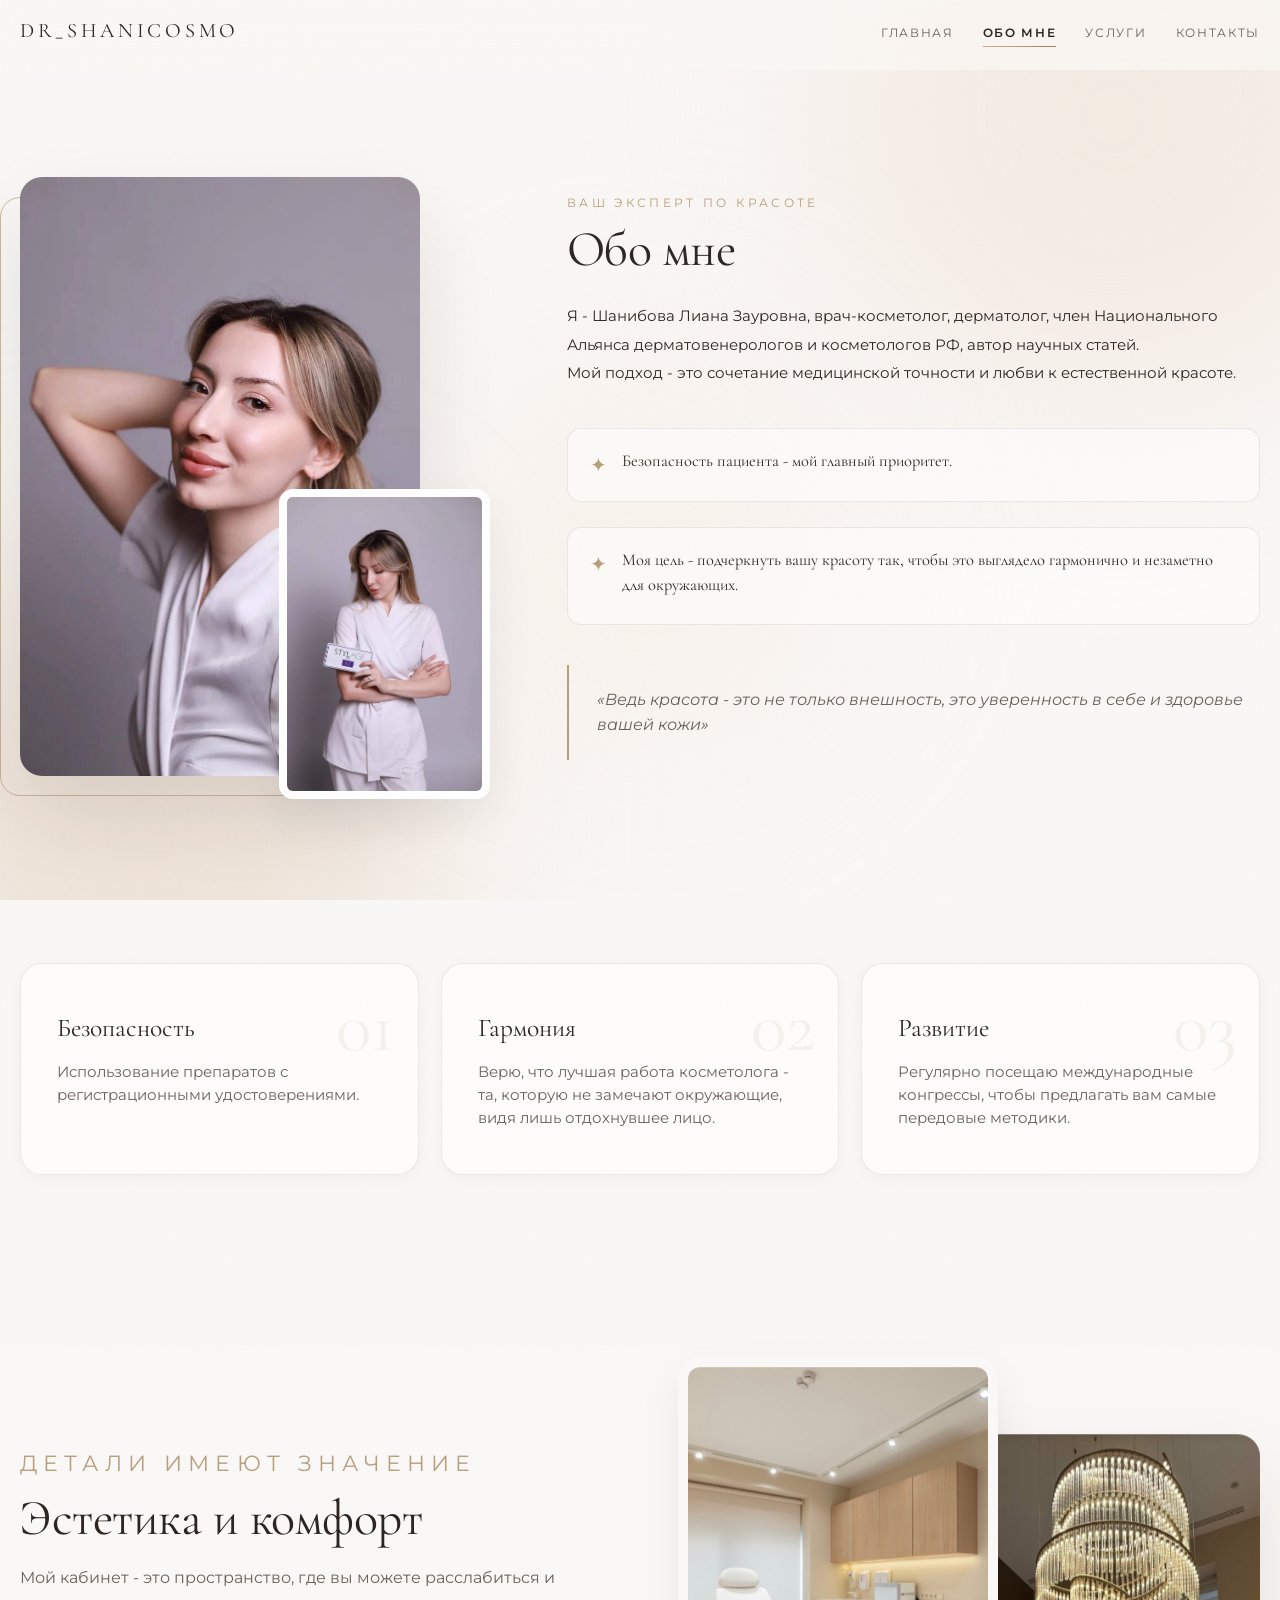
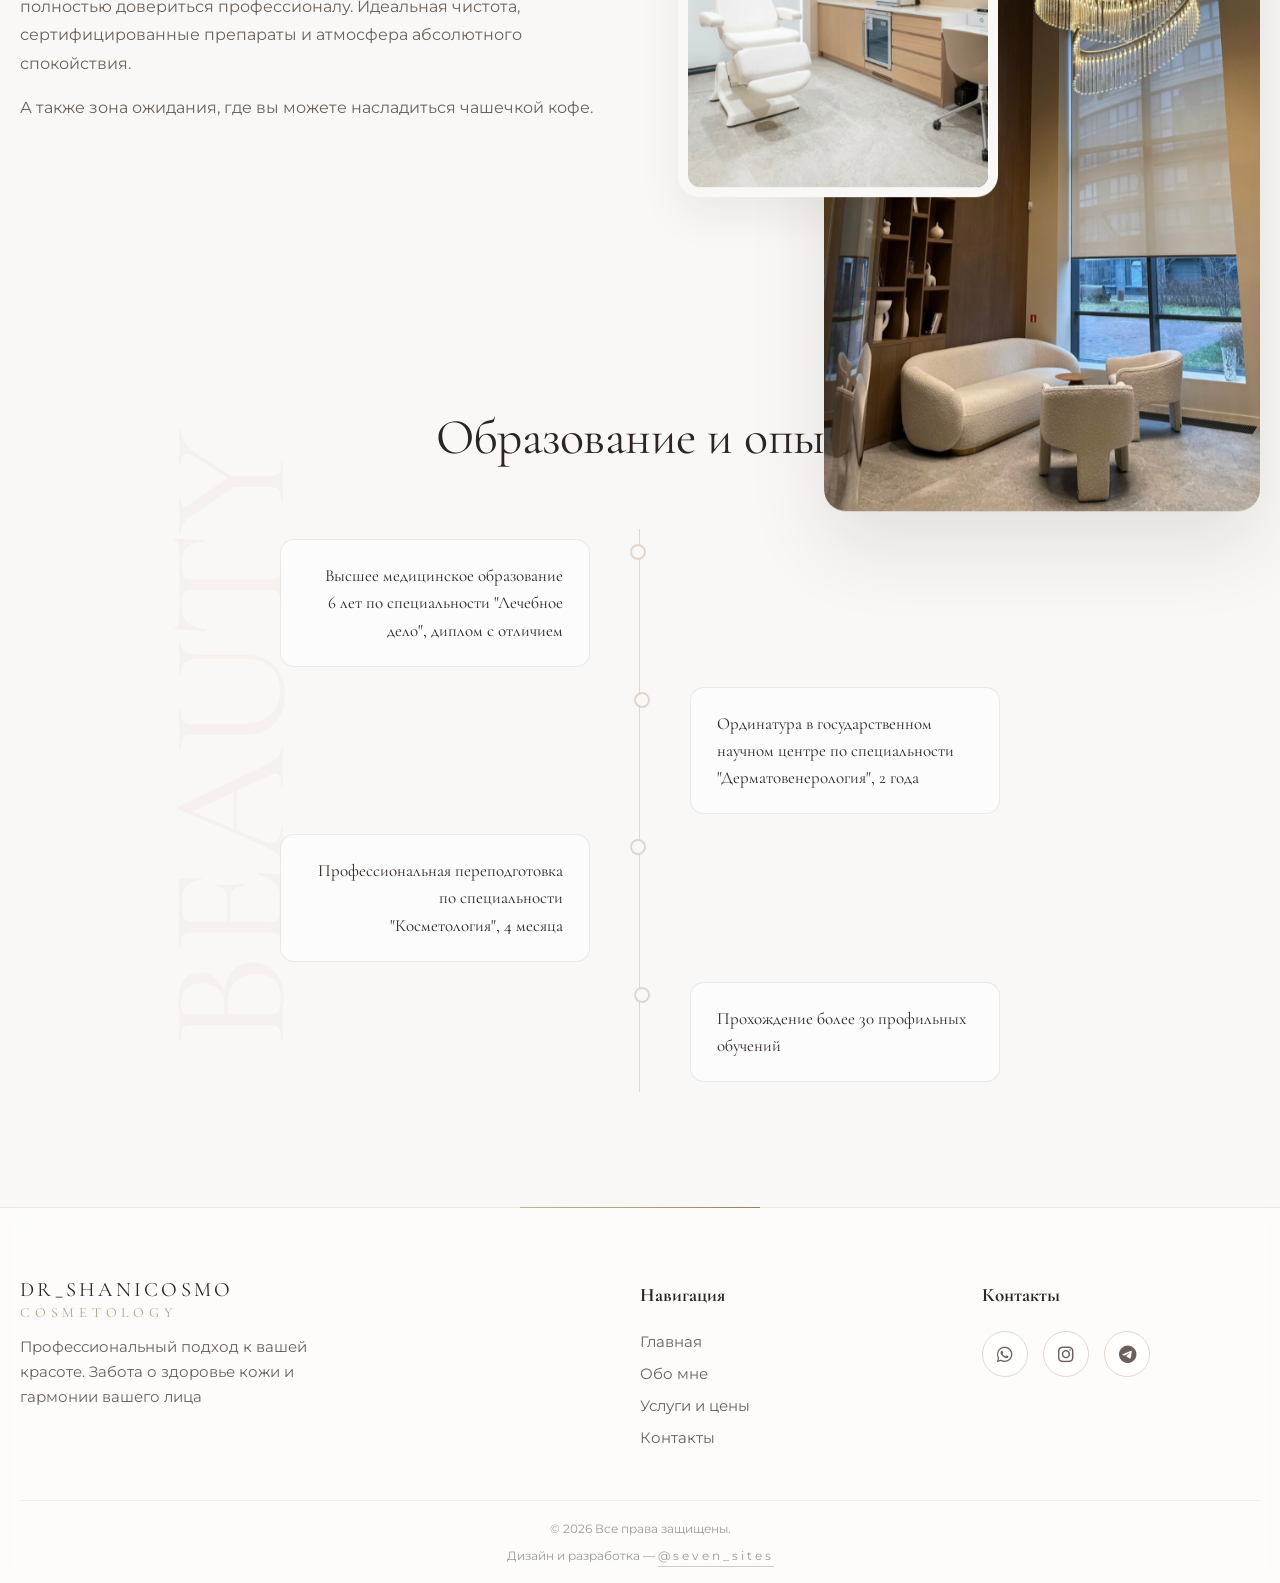
==== about.html @ 954c1e54 "Замена контента: lianashanibova.ru теперь сайт услуг Сайт обучения "Косметология с 0" (было на liana" ====
<!DOCTYPE html>
<html lang="ru">
<head>
    <meta charset="UTF-8">
    <title>Обо мне — врач-косметолог Лиана Шанибова | Dr_shanicosmo</title>
    <meta name="description" content="Лиана Шанибова — врач-косметолог, дерматолог, член Национального Альянса дерматовенерологов и косметологов РФ. Медицинская точность и естественная красота.">
    <link rel="canonical" href="https://lianashanibova.ru/about.html">
    <meta name="theme-color" content="#FAF8F6">
    <link rel="preconnect" href="https://fonts.googleapis.com">
    <link rel="preconnect" href="https://fonts.gstatic.com" crossorigin>
    <link rel="preconnect" href="https://cdnjs.cloudflare.com">
    <link href="https://fonts.googleapis.com/css2?family=Cormorant+Garamond:wght@400;600&family=Montserrat:wght@300;400&display=swap" rel="stylesheet">
    <link rel="icon" type="image/png" href="img/favicon.png">
    <link rel="stylesheet" href="style.css?v=1786402638">
    <link rel="stylesheet" href="style-v2.css?v=1786402638">
    <link rel="stylesheet" href="https://cdnjs.cloudflare.com/ajax/libs/font-awesome/6.0.0/css/all.min.css">
    <meta name="viewport" content="width=device-width, initial-scale=1.0">
</head>
<body>
    <noscript><style>[data-reveal],[data-reveal-stagger]>*{opacity:1!important;transform:none!important;clip-path:none!important;filter:none!important}.preloader{display:none!important}.w-in{transform:none!important;opacity:1!important}[data-reveal="curtain"]::after{display:none!important}</style></noscript>

    <div class="preloader" id="preloader" aria-hidden="true">
        <div class="pl-inner">
            <span class="pl-logo">dr_shanicosmo</span>
            <span class="pl-track"><i></i></span>
        </div>
    </div>

    <div class="glow-bg" aria-hidden="true">
        <span class="blob blob-1"></span>
        <span class="blob blob-2"></span>
        <span class="blob blob-3"></span>
    </div>
    <div class="grain" aria-hidden="true"></div>
    <div class="cursor-aura" id="cursorAura" aria-hidden="true"></div>


    <div class="scroll-progress" id="scrollProgress"></div>

    <header class="header">
        <div class="container">
            <a href="index.html" class="logo">dr_shanicosmo</a>
            <nav class="nav" id="mainNav">
                <a href="index.html">Главная</a>
                <a href="about.html" class="active">Обо мне</a>
                <a href="services.html">Услуги</a>
                <a href="contacts.html">Контакты</a>
            </nav>
            <button class="nav-toggle" id="navToggle" aria-label="Открыть меню" aria-expanded="false">
                <span></span><span></span><span></span>
            </button>
        </div>
    </header>
    <div class="nav-backdrop" id="navBackdrop"></div>


    <section class="about-page">
        <div class="hero-watermark abo" data-parallax="0.12">BEAUTY</div>
        <div class="container">
            <div class="about-wrapper">
                
                <div class="about-visual" data-reveal="right">
                    <div class="image-stack">
                        <div class="main-img-container">
                            <div class="img-clip" data-reveal="curtain">
                                <img src="img/img-5.jpeg" alt="Ваш врач-косметолог" class="about-img-main" data-parallax="-0.04" loading="lazy" decoding="async">
                            </div>
                            <div class="gold-frame"></div>
                        </div>
                        <div class="sub-img-container" data-reveal="scale" data-reveal-delay="0.35">
                            <img src="img/img-1.jpeg" alt="Эстетика" class="about-img-sub" loading="lazy" decoding="async">
                        </div>
                    </div>
                </div>

                <div class="about-content" data-reveal="left">
                    <span class="sub-title">Ваш эксперт по красоте</span>
                    <h1 class="section-title" style="text-align: left;">Обо мне</h1>
                    
                    <p class="about-lead">
                        Я - Шанибова Лиана Зауровна, врач-косметолог, дерматолог, член Национального Альянса дерматовенерологов и косметологов РФ, автор научных статей. <br> 
                        Мой подход - это сочетание медицинской точности и любви к естественной красоте.
                    </p>

                    <div class="about-features">
                        <div class="feature-item">
                            <span class="feature-icon">✦</span>
                            <div>
                                <h4>Безопасность пациента - мой главный приоритет.</h4>
                            </div>
                        </div>
                        <div class="feature-item">
                            <span class="feature-icon">✦</span>
                            <div>
                                <h4>Моя цель - подчеркнуть вашу красоту так, чтобы это выглядело гармонично и незаметно для окружающих.</h4>
                            </div>
                        </div>
                    </div>

                    <div class="about-quote">
                        <p>«Ведь красота - это не только внешность, это уверенность в себе и здоровье вашей кожи»</p>
                    </div>
                </div>

            </div>
        </div>
    </section>

    <section class="values-section">
        <div class="container">
            <div class="values-grid" data-reveal-stagger="up">
                <div class="value-card">
                    <div class="value-number">01</div>
                    <h3>Безопасность</h3>
                    <p>Использование препаратов с регистрационными удостоверениями.</p>
                </div>
                <div class="value-card">
                    <div class="value-number">02</div>
                    <h3>Гармония</h3>
                    <p>Верю, что лучшая работа косметолога - та, которую не замечают окружающие, видя лишь отдохнувшее лицо.</p>
                </div>
                <div class="value-card">
                    <div class="value-number">03</div>
                    <h3>Развитие</h3>
                    <p>Регулярно посещаю международные конгрессы, чтобы предлагать вам самые передовые методики.</p>
                </div>
            </div>
        </div>
    </section>

    <section class="atmosphere-section">
        <div class="container">
            <div class="atmosphere-wrapper">
                
                <div class="atmosphere-text" data-reveal="right">
                    <span class="sub-title" style="font-size: 22px;">Детали имеют значение</span>
                    <h2 class="section-title" style="text-align: left;">Эстетика и комфорт</h2>
                    <p>Мой кабинет - это пространство, где вы можете расслабиться и полностью довериться профессионалу. Идеальная чистота, сертифицированные препараты и атмосфера абсолютного спокойствия.</p>
                    <p>А также зона ожидания, где вы можете насладиться чашечкой кофе.</p>
                </div>

                <div class="atmosphere-images" data-reveal="left">
                    <img src="img/holl.PNG" alt="Врач в кабинете" class="img-large" data-parallax="0.07" loading="lazy" decoding="async">
                    <img src="img/room.PNG" alt="Препараты" class="img-small" data-parallax="-0.09" loading="lazy" decoding="async">
                </div>

            </div>
        </div>
    </section>

    <section class="timeline-section">
        <div class="container">
            <h2 class="section-title" data-split="words">Образование и опыт</h2>
            <div class="timeline"><span class="timeline-fill" aria-hidden="true"></span>
                <div class="timeline-item left" data-reveal="right">
                    <div class="timeline-content">
                        <h4>Высшее медицинское образование <br> 6 лет по специальности "Лечебное дело", диплом с отличием</h4>
                        <!-- <p>6 лет по специальности "Лечебное дело", диплом с отличием</p> -->
                    </div>
                </div>
                <div class="timeline-item right" data-reveal="left">
                    <div class="timeline-content">
                        <h4>Ординатура в государственном научном центре по специальности <br> "Дерматовенерология", 2 года</h4>
                        <!-- <p>"Дерматовенерология", 2 года</p> -->
                    </div>
                </div>
                <div class="timeline-item left" data-reveal="right">
                    <div class="timeline-content">
                        <h4>Профессиональная переподготовка по специальности <br> "Косметология", 4 месяца</h4>
                        <!-- <p>"Косметология", 4 месяца</p> -->
                        <!-- <h4>"Косметология", 4 месяца</h4> -->
                    </div>
                </div>
                <div class="timeline-item right" data-reveal="left">
                    <div class="timeline-content">
                        <h4>Прохождение более 30 профильных обучений</h4>
                        <!-- <p>Прохождение профильного обучения и получение сертификата специалиста.</p> -->
                    </div>
                </div>
            </div>
        </div>
    </section>

    <footer class="main-footer">
        <div class="container">
            <div class="footer-grid">
                
                <div class="footer-col">
                    <a href="index.html" class="logo footer-logo">DR_SHANICOSMO <br><span>Cosmetology</span></a>
                    <p class="footer-about">Профессиональный подход к вашей красоте. Забота о здоровье кожи и гармонии вашего лица</p>
                    
                </div>

                <div class="footer-col">
                    <h4>Навигация</h4>
                    <ul class="footer-links">
                        <li><a href="index.html">Главная</a></li>
                        <li><a href="about.html">Обо мне</a></li>
                        <li><a href="services.html">Услуги и цены</a></li>
                        <li><a href="contacts.html">Контакты</a></li>
                    </ul>
                </div>

                <div class="footer-col">
                    <h4>Контакты</h4>
                    <div class="footer-socials">
                        <a href="https://wa.me/79034262401" class="social-link" target="_blank"><i class="fa-brands fa-whatsapp"></i></a>
                        <a href="https://www.instagram.com/dr_shanicosmo?igsh=MTNsdm9hNHp6NGNoeA==" class="social-link" target="_blank"><i class="fa-brands fa-instagram"></i></a>
                        <a href="https://t.me/shani_admin?text=Здравствуйте!😊%20Хотела%20бы%20записаться%20на%20процедуру" class="social-link" target="_blank"><i class="fa-brands fa-telegram"></i></a>
                    </div>
                </div>

            </div>

            <div class="footer-bottom">
                <p class="copyright">&copy; 2026 Все права защищены.</p>
                <p class="credit">Дизайн и разработка — <a class="seven" target="_blank" rel="noopener noreferrer" href="https://sevensites.ru">@seven_sites</a></p>
            </div>
        </div>
    </footer>

    <button id="backToTop" class="back-to-top" aria-label="Наверх">
        <svg class="btt-ring" viewBox="0 0 44 44" aria-hidden="true" focusable="false">
            <circle class="btt-track" cx="22" cy="22" r="20"></circle>
            <circle class="btt-bar" cx="22" cy="22" r="20"></circle>
        </svg>
        <i class="fa-solid fa-arrow-up" aria-hidden="true"></i>
    </button>

    <script src="script.js?v=1786402638"></script>
</body>
</html>
---- style.css ----
/* ==========================================================================
   1. БАЗОВЫЕ НАСТРОЙКИ И ПЕРЕМЕННЫЕ
   ========================================================================== */   :root {
    --bg-color: #FAFAFA; /* Молочный фон */
    --text-color: #333333; /* Мягкий черный */
    --accent-color: #E3D5CA; /* Пудровый */
    --gold-color: #B89F7D; /* Приглушенное золото */
    --white: #FFFFFF;
    --font-heading: 'Cormorant Garamond', serif;
    --font-text: 'Montserrat', sans-serif;
}

.seven {
    display: inline-block;
    font-family: var(--font-text);
    text-decoration: none;
    letter-spacing: 3px;
    color: #999;
    transition: all 0.6s cubic-bezier(0.16, 1, 0.3, 1);
    border-bottom: 0.6px solid rgba(0, 0, 0, 0.2);
    padding-bottom: 1px;
}
.seven:hover {
    color: var(--text-color);
    transform: scale(1.05);
    letter-spacing: 5px;
    border-bottom-color: transparent;
    /* border-bottom-color: rgba(0, 0, 0, 0.8); */
}
.seven:active {
    transform: translateY(-1px);
    transition: 0.1s;
    opacity: 0.7;
}

body {
    margin: 0;
    padding-top: 80px;
    font-family: var(--font-text);
    background-color: var(--bg-color);
    color: var(--text-color);
    line-height: 1.6;
}

html, body {
    width: 100%;
    max-width: 100%;
    overflow-x: hidden;
    position: relative;

}

h1, h2, h3 {
    font-family: var(--font-heading);
    font-weight: 400;
    margin-top: 0;
}

.container {
    max-width: 1300px;
    margin: 0 auto;
    padding: 0 20px;
}

.advantages {padding: 100px 0px 0px 0px;}

section {
    padding: 80px 0;
    background: transparent !important;
}

.text-center { 
    text-align: center; 
}

/* ==========================================================================
   2. ШАПКА И НАВИГАЦИЯ (HEADER)
   ========================================================================== */


* {
    box-sizing: border-box;
}

.header {
    position: fixed;
    top: 0;         
    left: 0;
    width: 100%;
    z-index: 1000;
    background: rgba(255, 255, 255, 0.95);
    backdrop-filter: blur(10px);
    height: 70px;   
}



.header {
    position: fixed;
    top: 0;
    left: 0;
    width: 100%;
    z-index: 1000;
    background: rgba(255, 255, 255, 0.95);
    backdrop-filter: blur(10px);
    border-bottom: 1px solid rgba(0, 0, 0, 0.05);
    padding: 15px 0; 
}

.header .container {
    display: flex;
    justify-content: space-between;
    align-items: center;
}

.logo {
    font-family: var(--font-heading);
    font-size: 24px;
    text-transform: uppercase;
    letter-spacing: 2px;
    text-decoration: none;
    color: var(--text-color);
}

.nav a {
    text-decoration: none;
    color: var(--text-color);
    margin-left: 25px;
    font-size: 14px;
    text-transform: uppercase;
    letter-spacing: 1px;
    transition: 0.3s;
}

.nav a:hover {
    color: var(--gold-color);
}

.nav a.active {
    color: var(--gold-color);
    position: relative;
    font-weight: 600;
}

.nav a.active::after {
    content: '';
    position: absolute;
    bottom: -5px;
    left: 50%;
    transform: translateX(-50%);
    width: 3px;
    height: 3px;
    background-color: var(--gold-color);
    border-radius: 50%;
}

/* ==========================================================================
   3. ГЛОБАЛЬНЫЕ КНОПКИ
   ========================================================================== */
.btn {
    display: inline-block;
    background-color: var(--gold-color);
    color: var(--white);
    padding: 15px 35px;
    text-decoration: none;
    text-transform: uppercase;
    font-size: 13px;
    letter-spacing: 1px;
    transition: 0.3s;
    border: 1px solid var(--gold-color);
    cursor: pointer;
}

.btn:hover {
    background-color: transparent;
    color: var(--gold-color);
}

.btn-outline {
    display: inline-block;
    padding: 15px 35px;
    text-decoration: none;
    text-transform: uppercase;
    font-size: 13px;
    letter-spacing: 1px;
    color: var(--gold-color);
    border: 1px solid var(--gold-color);
    transition: 0.3s ease;
}

.btn-outline:hover {
    background-color: var(--gold-color);
    color: var(--white);
}

/* ==========================================================================
   4. ГЛАВНЫЙ ЭКРАН (HERO) И ВОТЕРМАРКИ
   ========================================================================== */
.hero-section {
    padding: 80px 0;
    background-color: var(--white);
    overflow: hidden;
}

.hero-grid {
    display: grid;
    grid-template-columns: 1fr 1fr;
    gap: 40px;
    align-items: center;
}

.hero-text-block {
    text-align: left;
    position: relative;
    z-index: 2;
}

.hero-badge {
    display: inline-block;
    padding: 8px 16px;
    border: 1px solid var(--accent-color);
    border-radius: 30px;
    color: var(--gold-color);
    font-size: 11px;
    text-transform: uppercase;
    letter-spacing: 1px;
    margin-bottom: 25px;
}

.hero-title {
    font-size: 52px;
    line-height: 1.15;
    margin-bottom: 20px;
    color: var(--text-color);
}

.hero-title span {
    color: var(--gold-color);
    font-style: italic;
}

.hero-subtitle {
    font-size: 17px;
    color: #555;
    margin-bottom: 35px;
    line-height: 1.6;
    max-width: 90%;
}

.hero-actions {
    display: flex;
    gap: 15px;
    flex-wrap: wrap;
}

@keyframes pulse-gold {
    0% { box-shadow: 0 0 0 0 rgba(184, 159, 125, 0.4); }
    70% { box-shadow: 0 0 0 15px rgba(184, 159, 125, 0); }
    100% { box-shadow: 0 0 0 0 rgba(184, 159, 125, 0); }
}

.hero-actions .btn {
    animation: pulse-gold 2s infinite;
}

.hero-image-block {
    position: relative;
    display: flex;
    justify-content: center;
}

.hero-photo {
    width: 100%;
    max-width: 420px;
    border-radius: 200px 200px 20px 20px;
    box-shadow: 0 20px 40px rgba(0,0,0,0.08);
    position: relative;
    z-index: 2;
    display: block;
}

.hero-blob {
    position: absolute;
    bottom: -20px;
    right: 20px;
    width: 160px;
    height: 160px;
    background-color: var(--accent-color);
    border-radius: 50%;
    z-index: 1;
    opacity: 0.5;
}

.hero-watermark {
    position: absolute;
    top: 5%;
    left: 50%;
    transform: translate(-50%, -50%);
    font-size: 13vw; 
    font-family: var(--font-heading);
    color: var(--accent-color);
    opacity: 0.15;
    z-index: 0;
    pointer-events: none;
    white-space: nowrap;
    user-select: none;
    text-transform: uppercase;
}

.hero-watermark.secondary {
    top: 70%;
    left: 6%;
    opacity: 0.5;
    transform: translate(-50%, -50%) rotate(-90deg) !important;
}
.hero-watermark.abo {
    top: 72% !important;
    left: 18% !important;
    opacity: 0.2;
    transform: translate(-50%, -50%) rotate(-90deg) !important;
}
.hero-watermark.cont {top: 18%;}


.hero-stats {
    display: flex;
    justify-content: center;
    gap: 60px;
    position: relative;
    z-index: 5;
    margin-top: 30px;
}

.stat-item {
    font-size: 14px;
    text-transform: uppercase;
    letter-spacing: 1px;
    color: var(--text-color);
}

.stat-item b {
    display: block;
    font-size: 32px;
    font-family: var(--font-heading);
    color: var(--gold-color);
}

/* ==========================================================================
   5. ПРАЙС-ЛИСТ И АККОРДЕОНЫ
   ========================================================================== */
.services-hero {
    padding: 10px 0 10px 0;
}

.cta-section {
    padding: 40px 0 70px 0;
}

.head-price {padding: 0px 0px;}

   .price-section {
    position: relative;
    z-index: 1;
}

.price-container {
    max-width: 800px;
    margin: 0 auto;
}

.accordion-item {
    background: var(--white);
    border: 1px solid #EAEAEA;
    border-radius: 12px;
    margin-bottom: 15px;
    overflow: hidden;
    transition: box-shadow 0.3s ease;
}

.accordion-header {
    padding: 22px 30px;
    cursor: pointer;
    display: flex;
    justify-content: space-between;
    align-items: center;
    font-family: var(--font-heading);
    font-size: 22px;
    font-weight: 600;
}

.icon {
    font-size: 28px;
    color: var(--gold-color);
    font-weight: 300;
    transition: transform 0.3s ease;
}

.accordion-item.active .icon {
    transform: rotate(45deg);
}

.accordion-content {
    display: grid;
    grid-template-rows: 0fr;
    transition: grid-template-rows 0.8s ease-out;
    overflow: hidden;
}

.accordion-item.active .accordion-content {
    grid-template-rows: 1fr;
}

.accordion-inner {
    overflow: hidden;
    padding: 0 30px;
    opacity: 0;
    transition: opacity 0.3s ease-in-out;
    border-top: 1px dashed transparent; 
    margin-top: 5px;
}

.accordion-item.active .accordion-inner {
    opacity: 1;
    padding-bottom: 30px;
    padding-top: 15px;
    border-top-color: var(--accent-color);
}

.price-list {
    list-style: none;
    padding: 0;
    margin: 20px 0 0 0;
    text-align: left;
}

.price-list li {
    display: flex;
    justify-content: space-between;
    align-items: flex-end;
    margin-bottom: 12px;
    border-bottom: 1px dashed var(--accent-color); 
    padding-bottom: 5px;
}

.price-list li:last-child {
    border-bottom: none;
}

.price-list .product {
    font-size: 16px;
    flex: 1;
}

.price-list .price {
    font-weight: 600;
    color: var(--gold-color);
    white-space: nowrap;
    flex-shrink: 0;
    margin-left: 15px;
}

.price-list .sub-category {
    border-bottom: none;
    font-weight: 600;
    margin-top: 15px;
    padding-bottom: 5px;
    color: var(--text-color);
}

.price-list .sub-item {
    padding-left: 15px; 
}

.sub-group {
    margin-top: 25px;
    padding-left: 20px;
    border-left: 1px dashed var(--accent-color);
}

.sub-heading {
    font-family: var(--font-heading);
    font-size: 20px;
    color: var(--gold-color);
    margin: 0 0 10px 0;
}

/* ==========================================================================
   6. ВИЗУАЛЬНЫЕ ПАУЗЫ (ШАХМАТКА)
   ========================================================================== */
.price-visual-break {
    margin: 15px 0 0px 0;
    padding: 50px;
    background: rgba(255, 255, 255, 0.4); 
    backdrop-filter: blur(10px);
    border-radius: 30px;
    border: 1px solid var(--accent-color);
    position: relative;
    z-index: 5;
}

.break-grid {
    display: flex;
    align-items: center;
    gap: 60px;
    flex-direction: row;
}

.break-img {
    flex: 1;
    min-width: 300px;
}

.break-img img {
    width: 100%;
    height: auto;
    border-radius: 20px;
    box-shadow: 0 15px 35px rgba(0,0,0,0.08);
}

.break-text {
    flex: 1.2;
}

/* Управление реверсом */
.price-visual-break.reverse .break-grid,
#second-break .break-grid {
    flex-direction: row-reverse !important;
}

/* ==========================================================================
   7. СЕКЦИЯ "ОБО МНЕ"
   ========================================================================== */
.about-page {padding: 0 0;}

   .about-wrapper {
    display: flex;
    align-items: center;
    gap: 80px;
    padding: 20px 0;
}

.values-section {padding: 0px 0px;}

.image-stack {
    position: relative;
    width: 100%;
    max-width: 500px;
}

.main-img-container {
    position: relative;
    z-index: 2;
    width: 85%;
}

.about-img-main {
    width: 100%;
    border-radius: 20px;
    display: block;
    box-shadow: 0 20px 40px rgba(0,0,0,0.1);
}

.gold-frame {
    position: absolute;
    top: 20px;
    left: -20px;
    width: 100%;
    height: 100%;
    border: 1px solid var(--gold-color);
    border-radius: 20px;
    z-index: -1;
}

.sub-img-container {
    position: absolute;
    bottom: -30px;
    right: 0;
    width: 45%;
    z-index: 3;
}

.about-img-sub {
    width: 100%;
    border-radius: 15px;
    border: 5px solid var(--white);
    box-shadow: 0 10px 30px rgba(0,0,0,0.1);
}

.sub-title {
    display: block;
    text-transform: uppercase;
    letter-spacing: 2px;
    font-size: 13px;
    color: var(--gold-color);
    margin-bottom: 10px;
}

.about-lead {
    font-size: 18px;
    line-height: 1.7;
    margin: 25px 0;
    color: #444;
}

.about-features {
    margin-top: 40px;
}

.feature-item {
    display: flex;
    gap: 15px;
    margin-bottom: 25px;
}

.feature-icon {
    color: var(--gold-color);
    font-size: 20px;
}

.feature-item h4 {
    margin: 0 0 5px 0;
    font-size: 18px;
    font-family: var(--font-heading);
}

.about-quote {
    margin-top: 40px;
    padding-left: 25px;
    border-left: 2px solid var(--accent-color);
    font-style: italic;
    color: #666;
}

/* ==========================================================================
   8. ЭСТЕТИКА (АТМОСФЕРА) И TIMELINE
   ========================================================================== */
.atmosphere-section {
    padding: 100px 0;
    background-color: var(--bg-color);
}

.atmosphere-wrapper {
    display: flex;
    align-items: center;
    gap: 80px;
}

.atmosphere-text {
    flex: 1;
}

.atmosphere-images {
    flex: 1;
    position: relative;
    min-height: 450px;
}

.img-large {
    width: 75%;
    border-radius: 20px;
    position: absolute;
    top: 0;
    right: 0;
    z-index: 1;
    box-shadow: 0 20px 40px rgba(0,0,0,0.05);
}

.img-small {
    width: 55%;
    border-radius: 15px;
    position: absolute;
    bottom: -40px;
    left: 0;
    z-index: 2;
    border: 10px solid var(--bg-color);
    box-shadow: 0 15px 30px rgba(0,0,0,0.1);
}


.timeline {
    position: relative;
    max-width: 800px;
    margin: 60px auto;
}

.timeline::after {
    content: '';
    position: absolute;
    width: 1px;
    background-color: var(--gold-color);
    top: 0; bottom: 0; left: 50%;
    margin-left: -1px;
}

.timeline-item {
    padding: 10px 40px;
    position: relative;
    width: 50%;
    box-sizing: border-box;
}

.timeline-item::after {
    content: '';
    position: absolute;
    width: 12px; height: 12px;
    right: -6px; top: 15px;
    background-color: var(--white);
    border: 2px solid var(--gold-color);
    border-radius: 50%;
    z-index: 1;
}

.right { left: 50%; }
.right::after { left: -6px; }

.year {
    font-weight: 700;
    color: var(--gold-color);
    display: block;
    margin-bottom: 5px;
}

.timeline-section {padding: 120px 0 0 0;}

.timeline-section .section-title {
    text-align: center;
}

.timeline-item.left {
    text-align: right;
    padding-right: 50px;
}

.timeline-item.right {
    text-align: left;
    padding-left: 50px;
}

.timeline-content {
    display: inline-block;
    max-width: 400px; 
}

/* ==========================================================================
   9. ЦЕННОСТИ (VALUES GRID) И УСЛУГИ МИНИ
   ========================================================================== */
.values-grid {
    display: grid;
    grid-template-columns: repeat(auto-fit, minmax(280px, 1fr));
    gap: 30px;
    margin-top: 80px;
    align-items: stretch;
}

.value-card {
    padding: 40px;
    background: var(--white);
    border: 1px solid var(--accent-color);
    transition: all 0.5s cubic-bezier(0.4, 0, 0.2, 1);
    position: relative;
    overflow: hidden;
}

.value-card:hover {
    background: var(--accent-color);
    transform: translateY(-10px) !important;
    transition: all 0.3s ease;
}

.value-number {
    font-family: var(--font-heading);
    font-size: 60px;
    color: rgba(184, 159, 125, 0.1);
    position: absolute;
    top: 10px;
    right: 20px;
    transition: 0.5s;
}

.value-card:hover .value-number {
    color: var(--white);
    transform: scale(1.2);
}

.services-brief {
    padding: 20px 0 100px 0px;
    background-color: var(--bg-color);
}

.section-header {
    text-align: center;
    /* margin-bottom: 60px; */
}

.services-mini-grid {
    display: grid;
    grid-template-columns: repeat(auto-fit, minmax(300px, 1fr));
    gap: 30px;
}

.service-mini-card {
    background: var(--white);
    padding: 50px 40px;
    border-radius: 20px;
    text-align: center;
    transition: all 0.4s ease;
    border: 1px solid transparent;
}

.service-mini-card:hover {
    transform: translateY(-10px) !important;
    border-color: var(--accent-color);
    box-shadow: 0 20px 40px rgba(184, 159, 125, 0.1);
    transition: all 0.5s ease !important;
}

.service-icon {
    font-size: 30px;
    color: var(--gold-color);
    margin-bottom: 20px;
}

.service-mini-card h3 {
    font-family: var(--font-heading);
    font-size: 24px;
    margin-bottom: 15px;
}

.service-mini-card p {
    font-size: 15px;
    color: #666;
    margin-bottom: 25px;
    line-height: 1.6;
}

.link-more {
    text-decoration: none;
    color: var(--gold-color);
    font-size: 13px;
    text-transform: uppercase;
    letter-spacing: 1px;
    font-weight: 600;
    position: relative;
}

.link-more::after {
    content: '';
    position: absolute;
    bottom: -5px;
    left: 0;
    width: 100%;
    height: 1px;
    background-color: var(--gold-color);
    transition: 0.3s;
}

.link-more:hover::after {
    width: 50%;
    left: 25%;
}

/* ==========================================================================
   10. СТРАНИЦЫ КОНТАКТОВ (PREMIUM И CREATIVE)
   ========================================================================== */
.contacts-premium {
    padding: 100px 0 50px 0;
    background-color: var(--white);
    position: relative;
    overflow: hidden;
}

.contacts-grid {
    display: grid;
    grid-template-columns: 1fr 1fr;
    gap: 80px;
    align-items: center;
    position: relative;
    z-index: 2;
}

.social-actions {
    display: flex;
    gap: 20px;
    margin-bottom: 40px;
    flex-wrap: wrap;
}
.social-btn-premium {
    flex: 1;
    min-width: 120px;
    padding: 20px;
    border-radius: 15px;
    text-decoration: none;
    border: 1px solid var(--accent-color);
    transition: all 0.4s ease;
    background: var(--white);
    text-align: center;
}

.social-btn-premium .btn-text {
    display: block;
    font-weight: 600;
    font-size: 18px;
    color: var(--text-color);
}

.social-btn-premium .btn-sub {
    font-size: 12px;
    color: #999;
}

.social-btn-premium.wa:hover {
    border-color: #25D366;
    background: #f0fff4;
    transform: translateY(-5px);
}

.social-btn-premium.tg:hover {
    border-color: #2590d3;
    background: #f0fdff;
    transform: translateY(-5px);
}

.social-btn-premium.inst:hover {
    border-color: #8a3ab9;
    background: #ffebef;
    transform: translateY(-5px);
}

.contact-details-list {
    display: grid;
    grid-template-columns: 1fr 1fr;
    gap: 30px;
    padding-top: 30px;
    border-top: 1px solid #eee;
}

.detail-item strong {
    display: block;
    font-family: var(--font-heading);
    font-size: 20px;
    color: var(--gold-color);
    margin-bottom: 5px;
}

.contact-img-box {
    position: relative;
}

.contact-main-img {
    width: 100%;
    border-radius: 20px;
    box-shadow: 0 20px 40px rgba(0,0,0,0.1);
    position: relative;
    z-index: 2;
}

.contact-blob {
    position: absolute;
    top: -20px;
    right: -20px;
    width: 100px;
    height: 100px;
    background: var(--accent-color);
    border-radius: 50%;
    z-index: 1;
    opacity: 0.6;
    animation: float 6s ease-in-out infinite;
}

@keyframes float {
    0% { transform: translateY(0px) rotate(0deg); }
    50% { transform: translateY(-20px) rotate(10deg); }
    100% { transform: translateY(0px) rotate(0deg); }
}

.contact-image-wrapper {
    overflow: hidden;
    border-radius: 20px;
}

.contact-img {
    transition: transform 0.6s cubic-bezier(0.25, 0.46, 0.45, 0.94);
}

.contact-image-wrapper:hover .contact-img {
    transform: scale(1.05);
}


.contacts-creative {
    background: url('https://images.unsplash.com/photo-1616394584738-fc6e612e71b9?q=80&w=2070&auto=format&fit=crop') center/cover no-repeat;
    min-height: 80vh;
    display: flex;
    align-items: center;
    justify-content: center;
    position: relative;
    padding: 40px 20px;
}

.contacts-creative::before {
    content: '';
    position: absolute;
    top: 0; left: 0; right: 0; bottom: 0;
    background: rgba(0, 0, 0, 0.2);
}

.glass-card {
    position: relative;
    z-index: 1;
    background: rgba(255, 255, 255, 0.85);
    backdrop-filter: blur(12px);
    -webkit-backdrop-filter: blur(12px);
    padding: 50px 40px;
    border-radius: 20px;
    text-align: center;
    max-width: 450px;
    width: 100%;
    border: 1px solid rgba(255, 255, 255, 0.5);
    box-shadow: 0 20px 40px rgba(0,0,0,0.1);
}

.social-links {
    display: flex;
    flex-direction: column;
    gap: 15px;
    margin-top: 30px;
}

.social-btn {
    display: block;
    padding: 15px;
    border-radius: 12px;
    text-decoration: none;
    font-size: 16px;
    font-weight: 500;
    color: var(--text-color);
    background: var(--white);
    border: 1px solid #ddd;
    transition: all 0.3s ease;
}

.social-btn.wa:hover { background: #25D366; color: var(--white); border-color: #25D366; transform: translateY(-3px);}
.social-btn.tg:hover { background: #0088cc; color: var(--white); border-color: #0088cc; transform: translateY(-3px);}
.social-btn.inst:hover { background: linear-gradient(45deg, #f09433 0%, #e6683c 25%, #dc2743 50%, #cc2366 75%, #bc1888 100%); color: var(--white); border-color: transparent; transform: translateY(-3px);}

/* ==========================================================================
   11. FAQ, ОТЗЫВЫ, ЦИТАТА, ТИКЕР И ПРОЧИЕ БЛОКИ
   ========================================================================== */
.faq, .faq-section {
    padding: 20px 0;
}

.faq-section {
    background-color: var(--bg-color);
    padding: 50px 0 0 0;
}

.faq-section .container {
    position: relative;
    z-index: 1;
}

.faq-wrapper {
    max-width: 800px;
    margin: 0 auto;
}

.faq-item.accordion-item {
    border: none;
    border-left: 4px solid var(--gold-color);
    border-radius: 4px;
    box-shadow: 0 4px 15px rgba(0,0,0,0.03);
    background: var(--white);
    transition: all 0.3s ease; 
}

.faq-item.accordion-item:hover {
    transform: translateY(-4px);
    box-shadow: 0 15px 30px rgba(184, 159, 125, 0.15); 
}

.faq-item.accordion-item.active .accordion-inner {
    border-top: none;
    padding-top: 0;
    margin-top: 0;
}

.faq-question {
    margin: 0;
    font-size: 20px;
    color: var(--text-color);
}

.faq-answer {
    margin: 0;
    font-family: var(--font-text);
    font-size: 15px;
    color: #555;
    line-height: 1.6;
}

.cta-box {
    background-color: var(--accent-color);
    padding: 60px 40px;
    border-radius: 20px;
    max-width: 800px;
    margin: 0 auto;
    box-shadow: 0 15px 30px rgba(0,0,0,0.05);
}

.reviews-section {
    padding: 0px 0;
    background-color: var(--white);
}

.reviews-grid {
    display: grid;
    grid-template-columns: repeat(2, 1fr);
    gap: 0px;
}

.review-card {
    padding: 25px 40px;
    background: var(--bg-color);
    border-radius: 30px;
    position: relative;
    transition: all 0.3s ease;
}

.review-card:hover {
    background: var(--white);
    box-shadow: 0 15px 40px rgba(0,0,0,0.05);
    transform: translateY(-5px) !important;
    transition: all 0.5s ease;
}

.quote-icon {
    font-family: var(--font-heading);
    font-size: 80px;
    color: var(--accent-color);
    line-height: 1;
    position: absolute;
    top: 20px;
    right: 30px;
    opacity: 0.5;
}

.review-text {
    font-style: italic;
    font-size: 16px;
    line-height: 1.8;
    color: #444;
    margin-bottom: 30px;
    position: relative;
    z-index: 2;
}

.review-author {
    display: flex;
    align-items: center;
    gap: 15px;
}

.author-name {
    display: block;
    font-weight: 600;
    font-size: 15px;
    color: var(--text-color);
}

.author-tag {
    display: block;
    font-size: 12px;
    color: var(--gold-color);
    text-transform: uppercase;
    letter-spacing: 1px;
    margin-top: 4px;
}

.quote-block {
    text-align: center;
    padding-bottom: 0px;
}

.quote-content {
    position: relative;
    display: inline-block;
}

.quote-img {
    width: 200px;
    height: 250px;
    object-fit: cover;
    border-radius: 100px;
    margin-bottom: -50px;
    opacity: 0.8;
}

.quote-text {
    font-family: var(--font-heading);
    font-size: 48px;
    line-height: 1.2;
    position: relative;
    z-index: 2;
}

.quote-text span {
    color: var(--gold-color);
    font-style: italic;
}

.contacts-visual-footer {
    padding-top: 0px;
    padding-bottom: 0px;
}

.ticker-wrap {
    display: flex;
    width: 100%;
    overflow: hidden;
    background: var(--white);
    padding: 20px 50px;
    border-top: 1px solid var(--accent-color);
    border-bottom: 1px solid var(--accent-color);
    margin-bottom: 50px;
}

.ticker {
    display: flex;
    flex-shrink: 0;
    animation: marquee 20s linear infinite;
}

.ticker span {
    font-family: var(--font-text);
    font-size: 14px;
    letter-spacing: 5px;
    text-transform: uppercase;
    color: var(--gold-color);
    padding-right: 50px;
    white-space: nowrap;
}

@keyframes marquee {
    0% { transform: translateX(0); }
    100% { transform: translateX(-100%); }
}

.watermark-vertical {
    position: absolute;
    top: 250px;
    right: 20px; 
    font-size: 235px; 
    font-family: var(--font-heading);
    color: var(--accent-color);
    opacity: 0.5;
    z-index: 0;
    pointer-events: none;
    writing-mode: vertical-rl;
    line-height: 0.8;
    user-select: none;
}

/* ==========================================================================
   12. ПУДРОВОЕ СВЕЧЕНИЕ (ФОН)
   ========================================================================== */
.glow-bg {
    position: fixed;
    top: 0;
    left: 0;
    width: 100%;
    height: 100%;
    z-index: -1;
    overflow: hidden;
    background-color: var(--bg-color);
}

.blob {
    position: absolute;
    width: 600px;
    height: 600px;
    background: var(--accent-color);
    filter: blur(120px);
    border-radius: 50%;
    opacity: 0.4;
    animation: move 20s infinite alternate;
}

.blob-1 {
    top: -100px;
    right: -100px;
    background: #E3D5CA;
}

.blob-2 {
    bottom: -150px;
    left: -150px;
    background: #D5BDAF;
    animation-duration: 25s;
    animation-delay: -5s;
}

.blob-3 {
    top: 40%;
    left: 30%;
    width: 400px;
    height: 400px;
    background: #F5EBE0;
    opacity: 0.3;
    animation-duration: 30s;
}

@keyframes move {
    0% { transform: translate(0, 0) scale(1); }
    50% { transform: translate(50px, 100px) scale(1.1); }
    100% { transform: translate(-30px, 50px) scale(0.9); }
}

/* ==========================================================================
   13. ФУТЕР
   ========================================================================== */
.main-footer {
    background-color: #fcf9f7;
    padding: 30px 0 10px;
    border-top: 1px solid var(--accent-color);
    color: var(--text-color);
}

.footer-grid {
    display: grid;
    grid-template-columns: 2fr 1fr 1fr;
    gap: 60px;
    margin-bottom: 20px;
}

.footer-logo {
    display: block;
    margin-bottom: 14px;
    line-height: 1;
}

.footer-logo span {
    font-size: 14px;
    color: var(--gold-color);
    letter-spacing: 3px;
}

.footer-about {
    font-size: 15px;
    color: #666;
    line-height: 1.7;
    max-width: 300px;
    margin-bottom: 30px;
    margin-top: 0px;
}

.footer-socials {
    display: flex;
    gap: 15px;
}

.social-link {
    display: flex;
    align-items: center;
    justify-content: center;
    width: 45px;
    height: 45px;
    text-decoration: none;
    color: var(--text-color);
    border: 1px solid var(--accent-color);
    transition: all 0.3s ease;
    font-size: 35px;
}

.social-link:hover {
    background-color: var(--gold-color);
    color: var(--white);
    border-color: var(--gold-color);
    transform: translateY(-1.5px);
}

.footer-col h4 {
    font-family: var(--font-heading);
    font-size: 22px;
    margin-bottom: 25px;
    color: var(--text-color);
    margin-top: 0px;
}

.footer-links, .footer-info {
    list-style: none;
    padding: 0;
    margin: 0;
}

.footer-links li, .footer-info li {
    margin-bottom: 6px;
    font-size: 15px;
    color: #555;
}

.footer-links a {
    text-decoration: none;
    color: #555;
    transition: 0.3s;
}

.footer-links a:hover {
    color: var(--gold-color);
    padding-left: 5px;
}

.footer-bottom {
    padding-top: 10px;
    border-top: 1px solid rgba(0,0,0,0.05);
    text-align: center;
    font-size: 13px;
    color: #999;
}

.footer-bottom-info {
    text-align: center;
    margin-top: 40px;
    border-top: 1px solid rgba(0, 0, 0, 0.05);
    border-bottom: 1px solid rgba(0, 0, 0, 0.05);
}

.appointment-text {
    font-size: 13px;
    text-transform: uppercase;
    letter-spacing: 2px;
    color: var(--gold-color);
    opacity: 0.8;
    margin: 10px 0;
}


/* ==========================================================================
   14. АДАПТИВ ДЛЯ МОБИЛЬНЫХ УСТРОЙСТВ (МЕДИАЗАПРОСЫ)
   ========================================================================== */

/* ПЛАНШЕТЫ И ТЕЛЕФОНЫ */
@media (max-width: 1024px) {
    .about-wrapper { flex-direction: column; gap: 60px; text-align: center; }
    .about-wrapper h1 { text-align: center !important; }
    .image-stack { margin: 0 auto; }
    .gold-frame { left: 20px; }
    
    .hero-grid { grid-template-columns: 1fr; gap: 50px; }
    .hero-text-block { text-align: center; order: 1; }
    .hero-subtitle { max-width: 100%; margin-left: auto; margin-right: auto; }
    .hero-actions { justify-content: center; }
    .hero-image-block { justify-content: center; order: 2; }
    .hero-watermark {top: 3%;}
    .hero-watermark.cont {top: 6%;}
    
    .atmosphere-wrapper { flex-direction: column; text-align: center; gap: 50px; }
    .atmosphere-text h2 { text-align: center !important; }
    .atmosphere-images { 
        left: 10%;
        width: 70%; 
        min-height: 550px;
        margin-top: 0px; 
        margin-bottom: 0px; 
    }
    
    .img-small { 
        bottom: 0px; 
        left: -20%; 
        top: 10%;
        width: 60%; 
    }
    .img-large { right: 10%; width: 80%; }
    
    .timeline::after { left: 20px; }
    .timeline-item { width: 100%; padding-left: 60px !important; text-align: left !important; }
    .timeline-item::after { left: 14px; }
    .right { left: 0; }
    
    .contacts-grid { grid-template-columns: 1fr; gap: 50px; text-align: center; }
    .contacts-text-side { order: 1; }
    .contacts-image-side { order: 2; }
    .contact-details-list { grid-template-columns: 1fr; }
    .social-actions { justify-content: center; }
    
    .watermark-vertical { font-size: 100px; right: 0; top: 100px; opacity: 0.2;}
    .hero-watermark.secondary {color: #FFFFFF;}
    
    .footer-grid { grid-template-columns: 1fr; gap: 40px; text-align: center; }
    .footer-about { margin: 0 auto 30px; }
    .footer-socials { justify-content: center; }

    .break-grid, 
    .price-visual-break.reverse .break-grid,
    #second-break .break-grid {
        flex-direction: column !important; 
        text-align: center;
    }
    
    .break-img {
        max-width: 100%;
        min-width: unset;
    }
    
    #second-break .break-img { order: 1 !important; }
    #second-break .break-text { order: 2 !important; }
    .value-card:last-child {
        grid-column: span 2;
    }
}

/* ТЕЛЕФОНЫ */
@media (max-width: 768px) {
    
    h1, h2 { font-size: 28px !important; }
    .hero h1 { font-size: 38px; }
    .hero-content { flex-direction: column; text-align: center; }

    .hero-photo { max-width: 280px; margin: 0 auto; }

    .price-visual-break { padding: 30px 15px; margin: 40px 0; }

    .info-line { flex-direction: column; gap: 10px; }
    .info-line .separator { display: none; }

    .header { padding: 15px 0px !important; height: 80px;}
    .header .container {
        flex-direction: column;
        gap: 0px;
        padding: 10px 0;
    }
    .hero-watermark {top: 2.7%;}
    .hero-watermark.cont {top: 7%;}
    .hero-stats {
        display: flex !important;
        flex-direction: row !important;
        justify-content: space-between !important;
        gap: 10px !important;
        width: 100% !important;
        max-width: 100vw !important;
        margin: 30px 0 0 0 !important;
        padding: 0 3em !important;
        box-sizing: border-box !important;
    }
    
    .nav {
        display: flex;
        flex-wrap: wrap;
        justify-content: center;
        gap: 15px;
    }

    .nav a {
        margin: 0 10px;
        font-size: 10px;
        letter-spacing: 1px;
        white-space: nowrap;
    }

    .header .container {
        padding: 0 10px; 
    } 
    .why {margin-bottom: 20px !important;}
    .doverie {gap: 0px !important;}
    .stat-item {text-align: center; font-size: 12px;}
    .reviews-grid {
        grid-template-columns: 1fr;
    }
    .service-mini-card {
        /* max-width: 300px; */
        flex-wrap: nowrap;
        padding: 25px 25px;
        /* color: red !important; */
    }
    .service-mini-card h3 {font-size: 20px !important;}
    .service-mini-card p {font-size: 14px !important;}
    .services-mini-grid {
        display: grid;
        grid-template-columns: repeat(auto-fit, minmax(220px, 1fr));
        gap: 30px;
    }
    
    .atmosphere-images { 
        width: 100%; 
        min-height: 550px; /* Даем больше места по высоте */
        margin-top: 0px; 
        margin-bottom: 0px; /* Спасательный круг: отступ от наезжания */
    }
    
    .img-small { 
        bottom: 0px; /* Убираем отрицательный отступ, чтобы картинка не вываливалась */
        left: -10%; 
        top: 5%;
        width: 55%; 
    }
    .value-card:last-child {
        grid-column: span 1;
    }
}
@media (min-width: 900px) and (max-width: 1024px) {
    .timeline-section {
        padding-top: 250px;
    }
}
@media (min-width: 630px) and (max-width: 768px) {
    .timeline-section {
        margin-top: 150px;
    }
    .value-card:last-child {
        grid-column: span 2;
    }
}
@media (min-width: 480px) and (max-width: 550px) {
    .timeline-section {
        padding-top: 0px;
    }
}




/* мини ТЕЛЕФОНЫ */
@media (max-width: 480px) {
    .header {padding-bottom: 0px !important;}
    .header .container {
        padding: 0 10px;
        gap: 5px; 
    } 

    .nav {
        display: flex;
        justify-content: center;
        gap: 15px !important;
        flex-wrap: wrap;
    }

    .nav a {
        margin-left: 0 !important;
        font-size: 10px !important;
        letter-spacing: 0.5px;
    }
    
    .logo {
        font-size: 18px;
    }

    .hero-stats {
        display: flex !important;
        flex-direction: row !important;
        justify-content: space-between !important;
        gap: 10px !important;
        width: 100% !important;
        max-width: 100vw !important;
        margin: 30px 0 0 0 !important;
        padding: 0 3em !important;
        box-sizing: border-box !important;
    }

    .hero-watermark {
        top: 2.2%;
    }
    .hero-watermark.cont {
        top: 4% !important;
    }

    .stat-item {
        flex: 1 !important;
        text-align: center !important;
    }

    .stat-item b {
        font-size: 20px !important; 
    }

    .stat-item span {
        font-size: 9px !important; 
        display: block;
        white-space: normal;
    }

    .services-brief {
        padding: 50px 0px 100px 0;
    }

    .advantages {
        padding: 50px 0px 0px 0;
    }
    .main-footer {padding: 25px 0px 0px 0px;}
    .footer-bottom {padding-top: 10px !important;}
    .footer-grid {margin-bottom: 20px; gap: 30px;}
    

    /* ТУТ УСЛУГИ НАЧАЛО*/
    .why {margin-bottom: 0px !important;}
    .container .doverie {gap: 0px !important;}
    .container div div h3 {font-size: 22px; margin-bottom: 10px;}
    .container div div p {font-size: 14px;}
    .section-title {margin-bottom: 0px;}
    /* ТУТ УСЛУГИ КОНЕЦ*/


    /* ТУТ ОБО МНЕ НАЧАЛО*/
    .about-page {padding: 0px 0px;}
    .about-lead {
        font-size: 14px;
    }
    .values-section {
        padding: 0px 0px;
    }
    .timeline-section {padding: 30px 0px;}
    .atmosphere-section {padding-bottom: 0px;}
    .timeline-section {padding-top: 0px;}
    .atmosphere-images { 
        width: 100%; 
        min-height: 550px; /* Даем больше места по высоте */
        margin-top: 0px; 
        margin-bottom: 0px; /* Спасательный круг: отступ от наезжания */
    }
    
    .img-small { 
        bottom: 0px; /* Убираем отрицательный отступ, чтобы картинка не вываливалась */
        left: -10%; 
        top: 5%;
        width: 55%; 
    }
    .value-card:last-child {
        grid-column: span 1;
    }
    /* ТУТ ОБО МНЕ КОНЕЦ*/


    /* ТУТ УСЛУГИ НАЧАЛО*/
    .services-hero {padding: 20px 0;}
    .head-price {padding: 0px 0px;}
    .break-grid {gap: 20px;}
    .break-text h3 {font-size: 24px !important;}
    .faq-section {padding: 0px 0px;}
    .cta-section {padding: 30px 0px;}
    /* ТУТ УСЛУГИ КОНЕЦ*/


    /* ТУТ КОНТАКТЫ НАЧАЛО*/
    .contacts-premium {padding: 30px 0px;}
    .hero-subtitle {font-size: 14px;}
    .quote-block {padding-bottom: 0px;}
    .ticker-wrap {margin-bottom: 35px;}
    .contacts-visual-footer {padding-bottom: 10px;}
    /* ТУТ КОНТАКТЫ КОНЕЦ*/
}
---- style-v2.css ----
/* ==========================================================================
   SHANICOSMO — СЛОЙ РЕДИЗАЙНА (V2)
   Подключается после style.css и переопределяет базовые правила.
   --------------------------------------------------------------------------
   1.  Токены и типографика
   2.  Фон: свечение, зерно, курсор
   3.  Прелоадер
   4.  Система появления при скролле
   5.  Хидер и навигация
   6.  Индикаторы: прогресс, точки разделов, кнопка наверх
   7.  Главный экран
   8.  Карточки услуг
   9.  Отзывы
   10. Галерея-лента
   11. Тёмная секция доверия
   12. Страница «Обо мне»
   13. Прайс, FAQ, CTA
   14. Контакты
   15. Футер
   16. Адаптив
   17. Уважение prefers-reduced-motion
   ========================================================================== */

/* ==========================================================================
   1. ТОКЕНЫ И ТИПОГРАФИКА
   ========================================================================== */
:root {
    --bg-color: #FAF8F6;
    --text-color: #2C2521;
    --ink: #221C18;
    --ink-2: #2E2621;
    --muted: #6B615A;
    --accent-color: #E3D5CA;
    --accent-soft: #F4EBE3;
    --gold-color: #B89F7D;
    --gold-deep: #9A7F5C;
    --gold-light: #D6C0A0;
    --gold-grad: linear-gradient(105deg, #C9AF8C 0%, #B89F7D 45%, #9A7F5C 100%);
    --line: rgba(44, 37, 33, 0.09);

    --ease: cubic-bezier(0.16, 1, 0.3, 1);
    --ease-soft: cubic-bezier(0.33, 1, 0.68, 1);

    --shadow-s: 0 4px 16px rgba(34, 28, 24, 0.04);
    --shadow-m: 0 18px 44px rgba(34, 28, 24, 0.07);
    --shadow-l: 0 36px 80px rgba(34, 28, 24, 0.11);

    --r-sm: 14px;
    --r-md: 22px;
    --r-lg: 34px;

    --vel: 0;
}

html {
    scroll-behavior: smooth;
    background-color: var(--bg-color);
    -webkit-text-size-adjust: 100%;
}

/* clip вместо hidden — не создаёт контейнер прокрутки, sticky продолжает работать */
html, body {
    overflow-x: clip;
}

body {
    background-color: transparent;
    -webkit-font-smoothing: antialiased;
    -moz-osx-font-smoothing: grayscale;
    text-rendering: optimizeLegibility;
}

/* Плавная жидкая типографика */
.hero-title {
    font-size: clamp(38px, 6vw, 76px);
    line-height: 1.04;
    letter-spacing: -0.015em;
    margin-bottom: 24px;
}

.section-title {
    font-size: clamp(30px, 4vw, 50px);
    line-height: 1.1;
    letter-spacing: -0.01em;
    margin-bottom: 18px;
}

.hero-subtitle {
    font-size: clamp(15px, 1.15vw, 18px);
    color: var(--muted);
    font-weight: 300;
    max-width: 44ch;
}

.sub-title {
    font-size: 12px;
    letter-spacing: 0.28em;
    font-weight: 400;
}

.section-header {
    max-width: 760px;
    margin: 0 auto 64px;
}

/* Золотая черта под подзаголовком раздела */
.section-header .sub-title {
    display: inline-flex;
    align-items: center;
    gap: 14px;
}
.section-header .sub-title::before,
.section-header .sub-title::after {
    content: '';
    width: 34px;
    height: 1px;
    background: linear-gradient(90deg, transparent, var(--gold-color));
}
.section-header .sub-title::after {
    background: linear-gradient(90deg, var(--gold-color), transparent);
}

::selection {
    background: var(--gold-color);
    color: #fff;
}

::-webkit-scrollbar { width: 10px; }
::-webkit-scrollbar-track { background: var(--accent-soft); }
::-webkit-scrollbar-thumb {
    background: var(--accent-color);
    border-radius: 10px;
    border: 2px solid var(--accent-soft);
}
::-webkit-scrollbar-thumb:hover { background: var(--gold-color); }
* { scrollbar-color: var(--accent-color) var(--accent-soft); scrollbar-width: thin; }

a, button { -webkit-tap-highlight-color: transparent; }

:focus-visible {
    outline: 2px solid var(--gold-deep);
    outline-offset: 3px;
    border-radius: 4px;
}

/* ==========================================================================
   2. ФОН: СВЕЧЕНИЕ, ЗЕРНО, КУРСОР
   ========================================================================== */
.glow-bg {
    position: fixed;
    inset: 0;
    z-index: -2;
    overflow: hidden;
    background: var(--bg-color);
    pointer-events: none;
}

.glow-bg .blob {
    position: absolute;
    display: block;
    width: 46vw;
    height: 46vw;
    min-width: 420px;
    min-height: 420px;
    border-radius: 50%;
    filter: blur(110px);
    opacity: 0.5;
    animation: blobDrift 26s ease-in-out infinite alternate;
}
.glow-bg .blob-1 { top: -14vw; right: -10vw; background: #EFDFD2; }
.glow-bg .blob-2 { bottom: -18vw; left: -12vw; background: #E4CFBC; animation-duration: 34s; animation-delay: -8s; }
.glow-bg .blob-3 { top: 38%; left: 34%; width: 32vw; height: 32vw; background: #F7EDE4; opacity: 0.55; animation-duration: 40s; }

@keyframes blobDrift {
    0%   { transform: translate3d(0, 0, 0) scale(1); }
    50%  { transform: translate3d(4vw, 6vw, 0) scale(1.12); }
    100% { transform: translate3d(-3vw, 3vw, 0) scale(0.94); }
}

/* Тонкая зернистость поверх всей страницы — «плёночная» премиальность */
.grain {
    position: fixed;
    inset: -50%;
    z-index: 1200;
    pointer-events: none;
    opacity: 0.032;
    background-image: url("data:image/svg+xml,%3Csvg xmlns='http://www.w3.org/2000/svg' width='180' height='180'%3E%3Cfilter id='n'%3E%3CfeTurbulence type='fractalNoise' baseFrequency='0.85' numOctaves='3'/%3E%3C/filter%3E%3Crect width='180' height='180' filter='url(%23n)'/%3E%3C/svg%3E");
    animation: grainShift 6s steps(5) infinite;
}

@keyframes grainShift {
    0%, 100% { transform: translate(0, 0); }
    20% { transform: translate(-4%, 3%); }
    40% { transform: translate(3%, -4%); }
    60% { transform: translate(-3%, -3%); }
    80% { transform: translate(4%, 2%); }
}

/* Золотая аура за курсором (только мышь) */
.cursor-aura {
    position: fixed;
    top: 0;
    left: 0;
    width: 28px;
    height: 28px;
    margin: -14px 0 0 -14px;
    border: 1px solid rgba(184, 159, 125, 0.55);
    border-radius: 50%;
    pointer-events: none;
    z-index: 1400;
    opacity: 0;
    transform: translate3d(-100px, -100px, 0);
    transition: opacity 0.4s ease, width 0.35s var(--ease), height 0.35s var(--ease),
                margin 0.35s var(--ease), background-color 0.35s ease, border-color 0.35s ease;
}
.cursor-aura.is-on { opacity: 1; }
.cursor-aura.is-hot {
    width: 58px;
    height: 58px;
    margin: -29px 0 0 -29px;
    background-color: rgba(184, 159, 125, 0.11);
    border-color: rgba(184, 159, 125, 0.75);
}

/* ==========================================================================
   3. ПРЕЛОАДЕР
   ========================================================================== */
.preloader {
    position: fixed;
    inset: 0;
    z-index: 3000;
    display: flex;
    align-items: center;
    justify-content: center;
    background: var(--bg-color);
    transition: opacity 0.7s var(--ease), visibility 0.7s;
}
.preloader.is-done {
    opacity: 0;
    visibility: hidden;
}

.pl-inner {
    display: flex;
    flex-direction: column;
    align-items: center;
    gap: 22px;
}

.pl-logo {
    font-family: var(--font-heading);
    font-size: clamp(20px, 3.4vw, 34px);
    text-transform: uppercase;
    letter-spacing: 0.32em;
    color: var(--text-color);
    opacity: 0;
    animation: plFade 1s var(--ease) 0.1s forwards;
}

.pl-track {
    position: relative;
    display: block;
    width: clamp(140px, 22vw, 240px);
    height: 1px;
    background: var(--accent-color);
    overflow: hidden;
}
.pl-track i {
    position: absolute;
    inset: 0;
    display: block;
    background: var(--gold-grad);
    transform: translateX(-100%);
    animation: plSweep 1.4s var(--ease-soft) 0.25s infinite;
}

@keyframes plFade {
    from { opacity: 0; transform: translateY(12px); letter-spacing: 0.5em; }
    to   { opacity: 1; transform: none; letter-spacing: 0.32em; }
}
@keyframes plSweep {
    0%   { transform: translateX(-100%); }
    100% { transform: translateX(100%); }
}

/* ==========================================================================
   4. СИСТЕМА ПОЯВЛЕНИЯ ПРИ СКРОЛЛЕ
   ========================================================================== */
[data-reveal] {
    opacity: 0;
    transition: opacity 1s var(--ease) var(--rd, 0s),
                transform 1.05s var(--ease) var(--rd, 0s),
                filter 1s var(--ease) var(--rd, 0s);
}

[data-reveal="up"]      { transform: translate3d(0, 54px, 0); }
[data-reveal="down"]    { transform: translate3d(0, -44px, 0); }
[data-reveal="left"]    { transform: translate3d(64px, 0, 0); }
[data-reveal="right"]   { transform: translate3d(-64px, 0, 0); }
[data-reveal="scale"]   { transform: scale(0.9); filter: blur(6px); }

[data-reveal].is-in {
    opacity: 1;
    transform: none;
    filter: none;
}

/* «Занавес»: уезжающая накладка вместо clip-path на самом элементе —
   clip-path обнулил бы область пересечения и наблюдатель не сработал бы */
[data-reveal="curtain"] {
    position: relative;
    opacity: 1;
}
[data-reveal="curtain"]::after {
    content: '';
    position: absolute;
    inset: 0;
    z-index: 4;
    background: var(--accent-soft);
    transform-origin: bottom;
    transition: transform 1.15s var(--ease) var(--rd, 0s);
}
[data-reveal="curtain"].is-in::after {
    transform: scaleY(0);
}

/* Дети каскадных контейнеров скрыты только до инициализации скрипта:
   дальше ими управляют собственные правила [data-reveal] */
[data-reveal-stagger]:not(.is-ready) > * { opacity: 0; }

/* Появление текста по словам */
[data-split] { opacity: 1; }

/* Служебные обёртки слов не должны наследовать акцент от правил вида
   «.hero-title span» — сначала сбрасываем, затем возвращаем акцент
   только словам внутри исходного выделенного span */
[data-split] .w,
[data-split] .w-in {
    color: inherit;
    font-style: inherit;
}
/* :not(.w) — иначе селектор поймал бы и сами обёртки слов */
[data-split] > span:not(.w) .w-in {
    color: var(--gold-deep);
    font-style: italic;
}
.w {
    display: inline-block;
    overflow: hidden;
    vertical-align: bottom;
    padding: 0.02em 0.06em 0.14em;
    margin: 0 -0.06em -0.14em;
}
.w-in {
    display: inline-block;
    transform: translate3d(0, 115%, 0);
    opacity: 0;
    will-change: transform;
}
.is-split-in .w-in {
    transform: none;
    opacity: 1;
    transition: transform 1s var(--ease) calc(var(--i, 0) * 0.055s),
                opacity 0.7s ease calc(var(--i, 0) * 0.055s);
}

/* Параллакс — элементы сами составляют свой transform из --py */
[data-parallax] {
    transform: translate3d(0, var(--py, 0px), 0);
    will-change: transform;
}

/* Картинки внутри рамок: лёгкий зум даёт запас для сдвига, рамка его обрезает */
.img-clip {
    position: relative;
    overflow: hidden;
    border-radius: var(--r-md);
}
.break-img { position: relative; }
.img-clip img,
.hero-frame img,
.break-img img {
    display: block;
    width: 100%;
    transform: translate3d(0, var(--py, 0px), 0) scale(1.08);
}
.hero-watermark[data-parallax] {
    transform: translate(-50%, calc(-50% + var(--py, 0px)));
}
.hero-watermark.secondary[data-parallax],
.hero-watermark.abo[data-parallax] {
    transform: translate(-50%, calc(-50% + var(--py, 0px))) rotate(-90deg) !important;
}
.watermark-vertical[data-parallax] {
    transform: translate3d(0, var(--py, 0px), 0);
}

/* ==========================================================================
   5. ХИДЕР И НАВИГАЦИЯ
   ========================================================================== */
.header {
    background: rgba(250, 248, 246, 0.72);
    backdrop-filter: blur(18px) saturate(160%);
    -webkit-backdrop-filter: blur(18px) saturate(160%);
    border-bottom: 1px solid transparent;
    transition: background 0.4s ease, box-shadow 0.4s ease, padding 0.4s var(--ease),
                transform 0.5s var(--ease), border-color 0.4s ease;
}
.header.is-scrolled {
    padding: 9px 0;
    background: rgba(250, 248, 246, 0.9);
    border-bottom-color: var(--line);
    box-shadow: 0 12px 34px rgba(34, 28, 24, 0.05);
}
.header.is-hidden {
    transform: translateY(-102%);
}

.logo {
    font-size: clamp(18px, 1.6vw, 24px);
    letter-spacing: 0.18em;
    transition: color 0.3s ease;
}
.logo:hover { color: var(--gold-deep); }

.nav a {
    position: relative;
    font-size: 12px;
    letter-spacing: 0.14em;
    color: var(--muted);
    transition: color 0.3s ease;
}
.nav a:hover, .nav a.active { color: var(--text-color); }

/* Подчёркивание с ростом от левого края */
.nav a::before {
    content: '';
    position: absolute;
    left: 0;
    bottom: -7px;
    width: 0;
    height: 1px;
    background: var(--gold-grad);
    transition: width 0.45s var(--ease);
}
.nav a:hover::before, .nav a.active::before { width: 100%; }
.nav a.active::after { display: none; }

.nav-toggle {
    display: none;
    flex-direction: column;
    justify-content: center;
    align-items: flex-end;
    gap: 5px;
    width: 40px;
    height: 40px;
    padding: 0;
    background: transparent;
    border: none;
    cursor: pointer;
    z-index: 1002;
}
.nav-toggle span {
    display: block;
    height: 1.5px;
    background: var(--text-color);
    border-radius: 2px;
    transition: transform 0.45s var(--ease), opacity 0.3s ease, width 0.45s var(--ease);
}
.nav-toggle span:nth-child(1) { width: 26px; }
.nav-toggle span:nth-child(2) { width: 18px; }
.nav-toggle span:nth-child(3) { width: 22px; }
.nav-toggle:hover span { width: 26px; }
.nav-toggle.active span:nth-child(1) { width: 26px; transform: translateY(6.5px) rotate(45deg); }
.nav-toggle.active span:nth-child(2) { opacity: 0; }
.nav-toggle.active span:nth-child(3) { width: 26px; transform: translateY(-6.5px) rotate(-45deg); }

.nav-backdrop {
    position: fixed;
    inset: 0;
    background: rgba(34, 28, 24, 0.42);
    backdrop-filter: blur(3px);
    opacity: 0;
    pointer-events: none;
    transition: opacity 0.45s ease;
    z-index: 999;
}
.nav-backdrop.open { opacity: 1; pointer-events: auto; }

/* ==========================================================================
   6. ИНДИКАТОРЫ
   ========================================================================== */
.scroll-progress {
    position: fixed;
    top: 0;
    left: 0;
    height: 2px;
    width: 0;
    background: var(--gold-grad);
    box-shadow: 0 0 12px rgba(184, 159, 125, 0.5);
    z-index: 2000;
}

/* Кнопка наверх с кольцом прогресса */
.back-to-top {
    position: fixed;
    right: 24px;
    bottom: 24px;
    width: 52px;
    height: 52px;
    border: none;
    border-radius: 50%;
    background: var(--white);
    color: var(--gold-deep);
    display: grid;
    place-items: center;
    cursor: pointer;
    box-shadow: var(--shadow-m);
    opacity: 0;
    visibility: hidden;
    transform: translateY(16px) scale(0.9);
    transition: opacity 0.45s var(--ease), transform 0.45s var(--ease),
                visibility 0.45s, background-color 0.35s ease, color 0.35s ease;
    z-index: 900;
}
.back-to-top.visible { opacity: 1; visibility: visible; transform: none; }
.back-to-top:hover { background: var(--ink); color: var(--gold-light); }
.back-to-top i { font-size: 14px; }

.btt-ring {
    position: absolute;
    inset: 0;
    width: 100%;
    height: 100%;
    transform: rotate(-90deg);
    pointer-events: none;
}
.btt-ring circle {
    fill: none;
    stroke-width: 1.5;
}
.btt-track { stroke: var(--accent-color); }
.btt-bar {
    stroke: var(--gold-color);
    stroke-linecap: round;
    stroke-dasharray: 126;
    stroke-dashoffset: 126;
    transition: stroke-dashoffset 0.15s linear;
}

/* ==========================================================================
   7. ГЛАВНЫЙ ЭКРАН
   ========================================================================== */
.hero-section {
    position: relative;
    padding: clamp(40px, 6vw, 90px) 0 clamp(30px, 4vw, 60px);
    overflow: visible;
}

.hero-grid {
    gap: clamp(30px, 5vw, 80px);
    align-items: center;
}

.hero-badge {
    border-color: var(--accent-color);
    background: rgba(255, 255, 255, 0.6);
    backdrop-filter: blur(6px);
    font-size: 10.5px;
    letter-spacing: 0.18em;
    padding: 9px 18px;
}

.hero-title span {
    font-style: italic;
    color: var(--gold-deep);
}

.hero-actions { gap: 18px; margin-top: 8px; }

/* Кнопки: золотой градиент + блик на наведении */
.btn, .btn-outline {
    position: relative;
    overflow: hidden;
    border-radius: 100px;
    padding: 17px 38px;
    font-size: 12px;
    letter-spacing: 0.14em;
    z-index: 1;
    transition: color 0.4s ease, background-color 0.4s ease, border-color 0.4s ease,
                box-shadow 0.4s ease, transform 0.35s var(--ease);
}
.btn {
    background: var(--gold-grad);
    border-color: transparent;
    color: #fff;
    box-shadow: 0 12px 28px rgba(154, 127, 92, 0.26);
    animation: none;
}
.hero-actions .btn { animation: none; }

.btn::after, .btn-outline::after {
    content: '';
    position: absolute;
    top: 0;
    left: -120%;
    width: 60%;
    height: 100%;
    background: linear-gradient(100deg, transparent, rgba(255, 255, 255, 0.42), transparent);
    transform: skewX(-18deg);
    transition: left 0.75s var(--ease-soft);
    z-index: -1;
}
.btn:hover::after, .btn-outline:hover::after { left: 130%; }

.btn:hover {
    background: var(--ink);
    color: var(--gold-light);
    box-shadow: 0 16px 34px rgba(34, 28, 24, 0.24);
}
.btn-outline {
    border-color: var(--accent-color);
    color: var(--gold-deep);
    background: rgba(255, 255, 255, 0.5);
}
.btn-outline:hover {
    background: var(--white);
    border-color: var(--gold-color);
    color: var(--text-color);
    box-shadow: var(--shadow-s);
}
.btn:active, .btn-outline:active { transform: scale(0.97); }

/* Органичная «blob»-рамка фото + мягкий сдвиг картинки внутри.
   Сознательно не арка (top-round/bottom-square) — чтобы не совпадать
   с другим сайтом того же бренда, где портрет именно в арке. */
.hero-image-block { position: relative; }

.hero-frame {
    position: relative;
    z-index: 2;
    width: 100%;
    max-width: 420px;
    aspect-ratio: 4 / 5;
    overflow: hidden;
    border-radius: 42% 58% 63% 37% / 47% 40% 60% 53%;
    box-shadow: var(--shadow-l);
    transition: border-radius 1.2s var(--ease-soft);
}
.hero-image-block:hover .hero-frame {
    border-radius: 58% 42% 37% 63% / 53% 60% 40% 47%;
}
.hero-photo {
    height: 100%;
    max-width: none;
    object-fit: cover;
    border-radius: 0;
    box-shadow: none;
}

/* Тот же язык формы, что и у рамки — только зеркально и крупнее,
   тонким контуром позади фото */
.hero-ring {
    position: absolute;
    top: 4%;
    left: 50%;
    width: min(96%, 440px);
    aspect-ratio: 4 / 5;
    border: 1px solid var(--accent-color);
    border-radius: 58% 42% 37% 63% / 53% 60% 40% 47%;
    z-index: 1;
    pointer-events: none;
}
.hero-ring[data-parallax] {
    transform: translate(-50%, var(--py, 0px));
}
.hero-dot {
    position: absolute;
    top: 14%;
    right: -6px;
    width: 10px;
    height: 10px;
    border-radius: 50%;
    background: var(--gold-color);
    box-shadow: 0 0 0 8px rgba(184, 159, 125, 0.13);
    z-index: 3;
    pointer-events: none;
}
.hero-blob {
    width: 190px;
    height: 190px;
    bottom: -26px;
    right: -10px;
    opacity: 0.45;
    filter: blur(2px);
}

/* Статистика */
.hero-stats {
    margin-top: clamp(40px, 5vw, 70px);
    padding-top: 34px;
    border-top: 1px solid var(--line);
    gap: clamp(20px, 5vw, 80px);
}
.stat-item {
    font-size: 11px;
    letter-spacing: 0.16em;
    color: var(--muted);
}
.stat-item b {
    font-size: clamp(30px, 3.6vw, 48px);
    line-height: 1.1;
    margin-bottom: 6px;
    background: var(--gold-grad);
    -webkit-background-clip: text;
    background-clip: text;
    color: transparent;
}

/* ==========================================================================
   8. КАРТОЧКИ УСЛУГ
   ========================================================================== */
.services-brief { padding: clamp(60px, 8vw, 120px) 0; }

.services-mini-grid {
    grid-template-columns: repeat(3, 1fr);
    gap: 24px;
}

.service-mini-card {
    position: relative;
    overflow: hidden;
    padding: 46px 36px 40px;
    border-radius: var(--r-md);
    background: rgba(255, 255, 255, 0.72);
    backdrop-filter: blur(8px);
    border: 1px solid var(--line);
    box-shadow: var(--shadow-s);
    text-align: left;
    transition: transform 0.55s var(--ease), box-shadow 0.55s var(--ease),
                border-color 0.55s ease, background-color 0.55s ease;
}

/* Золотая линия, растущая слева при наведении */
.service-mini-card::before {
    content: '';
    position: absolute;
    top: 0;
    left: 0;
    width: 2px;
    height: 0;
    background: var(--gold-grad);
    transition: height 0.6s var(--ease);
}
.service-mini-card:hover::before { height: 100%; }

.service-mini-card:hover {
    transform: translateY(-10px) !important;
    background: var(--white);
    border-color: var(--accent-color);
    box-shadow: var(--shadow-m);
}

.service-icon {
    display: grid;
    place-items: center;
    width: 52px;
    height: 52px;
    margin-bottom: 26px;
    font-size: 19px;
    border-radius: 50%;
    background: var(--accent-soft);
    color: var(--gold-deep);
    transition: transform 0.6s var(--ease), background-color 0.5s ease, color 0.5s ease;
}
.service-mini-card:hover .service-icon {
    transform: rotate(180deg) scale(1.08);
    background: var(--gold-grad);
    color: #fff;
}

.service-mini-card h3 {
    font-size: clamp(20px, 1.8vw, 25px);
    margin-bottom: 12px;
}
.service-mini-card p {
    font-size: 14.5px;
    color: var(--muted);
    margin-bottom: 22px;
}

.link-more {
    display: inline-flex;
    align-items: center;
    gap: 9px;
    font-size: 11px;
    letter-spacing: 0.16em;
    color: var(--gold-deep);
}
.link-more::after {
    content: '→';
    position: static;
    width: auto;
    height: auto;
    background: none;
    font-size: 14px;
    transition: transform 0.4s var(--ease);
}
.link-more:hover::after { transform: translateX(6px); width: auto; left: auto; }

/* ==========================================================================
   9. ОТЗЫВЫ
   ========================================================================== */
.reviews-section { padding: clamp(50px, 7vw, 100px) 0; }

.reviews-grid {
    grid-template-columns: repeat(2, 1fr);
    gap: 24px;
    align-items: start;
}
/* Смещение второй колонки — редакторская «шахматка» */
.reviews-grid > .review-card:nth-child(even) { margin-top: 56px; }

.review-card {
    padding: 42px 38px 34px;
    border-radius: var(--r-md);
    background: rgba(255, 255, 255, 0.66);
    backdrop-filter: blur(8px);
    border: 1px solid var(--line);
    transition: box-shadow 0.55s var(--ease), background-color 0.55s ease, border-color 0.55s ease;
}
.review-card:hover {
    transform: none !important;
    background: var(--white);
    border-color: var(--accent-color);
    box-shadow: var(--shadow-m);
}

.quote-icon {
    top: 14px;
    right: 26px;
    font-size: 92px;
    color: var(--accent-color);
    opacity: 0.65;
}
.review-text {
    font-size: 15.5px;
    line-height: 1.85;
    color: var(--ink-2);
    margin-bottom: 26px;
}
.review-author { padding-top: 20px; border-top: 1px solid var(--line); }
.author-tag { font-size: 10.5px; letter-spacing: 0.16em; }

/* ==========================================================================
   11. СЕКЦИЯ ДОВЕРИЯ (тёплый бежевый фон)
   ========================================================================== */
.trust-section {
    position: relative;
    padding: clamp(70px, 9vw, 130px) 0 !important;
    margin-top: clamp(40px, 6vw, 90px);
    background: linear-gradient(165deg, var(--accent-soft) 0%, var(--accent-color) 100%) !important;
    color: var(--text-color);
    overflow: hidden;
    isolation: isolate;
}
.trust-glow {
    position: absolute;
    top: -30%;
    left: 50%;
    width: 70vw;
    height: 70vw;
    margin-left: -35vw;
    border-radius: 50%;
    background: radial-gradient(circle, rgba(255, 255, 255, 0.5), transparent 62%);
    pointer-events: none;
    z-index: -1;
}

.trust-section .why {
    font-size: clamp(30px, 4.2vw, 52px);
    margin-bottom: clamp(44px, 5vw, 70px) !important;
    color: var(--text-color);
    letter-spacing: -0.01em;
}

.trust-section .doverie {
    display: grid !important;
    grid-template-columns: repeat(3, 1fr);
    gap: 0 !important;
    text-align: left;
}

.trust-card {
    position: relative;
    padding: 8px clamp(20px, 3vw, 44px) 10px;
    border-left: 1px solid rgba(44, 37, 33, 0.14);
}
.trust-card:first-child { border-left: none; }

.trust-card h3 {
    font-size: clamp(21px, 2vw, 27px);
    margin-bottom: 14px;
    color: var(--gold-deep) !important;
}
.trust-card p {
    font-size: 14.5px;
    line-height: 1.8;
    color: var(--ink-2);
    margin: 0;
}

/* ==========================================================================
   12. СТРАНИЦА «ОБО МНЕ»
   ========================================================================== */
.about-page { padding: clamp(40px, 6vw, 80px) 0 !important; }

.about-wrapper { gap: clamp(40px, 6vw, 90px); align-items: center; }

/* Колонке с фото нужен явный базис: внутри неё ширины заданы в процентах,
   иначе flex-элемент сжимается по содержимому до нуля */
.about-visual { flex: 0 0 clamp(300px, 40%, 470px); }
.about-content { flex: 1 1 auto; min-width: 0; }
.image-stack { width: 100%; }

.main-img-container .img-clip { box-shadow: var(--shadow-l); }
.about-img-main { border-radius: 0; box-shadow: none; }
.gold-frame { border-color: var(--gold-color); opacity: 0.7; }

.about-img-sub {
    border-width: 8px;
    border-radius: var(--r-sm);
    box-shadow: var(--shadow-m);
}

.about-lead {
    font-size: clamp(15px, 1.2vw, 18px);
    line-height: 1.85;
    color: var(--ink-2);
}

.feature-item {
    padding: 20px 22px;
    border-radius: var(--r-sm);
    background: rgba(255, 255, 255, 0.55);
    border: 1px solid var(--line);
    transition: transform 0.45s var(--ease), background-color 0.45s ease, border-color 0.45s ease;
}
.feature-item:hover {
    transform: translateX(6px);
    background: var(--white);
    border-color: var(--accent-color);
}
.feature-item h4 { font-size: 16.5px; line-height: 1.55; font-weight: 400; }

.about-quote {
    padding: 6px 0 6px 28px;
    border-left: 2px solid var(--gold-color);
    font-size: 16px;
    color: var(--muted);
}

/* Ценности */
.values-section { padding: clamp(50px, 7vw, 100px) 0 !important; }
.values-grid { margin-top: 0; gap: 22px; }

.value-card {
    padding: 44px 36px;
    border-radius: var(--r-md);
    background: rgba(255, 255, 255, 0.7);
    backdrop-filter: blur(8px);
    border: 1px solid var(--line);
    box-shadow: var(--shadow-s);
}
.value-card:hover {
    background: var(--white) !important;
    border-color: var(--accent-color);
    box-shadow: var(--shadow-m);
}
.value-number {
    font-size: 74px;
    top: 4px;
    right: 22px;
    color: rgba(184, 159, 125, 0.13);
}
.value-card:hover .value-number {
    color: rgba(184, 159, 125, 0.28) !important;
    transform: scale(1.1);
}
.value-card h3 { font-size: clamp(21px, 2vw, 26px); margin-bottom: 12px; }
.value-card p { font-size: 14.5px; color: var(--muted); margin: 0; }

/* Атмосфера кабинета */
.atmosphere-section { padding: clamp(60px, 8vw, 110px) 0 !important; }
.atmosphere-wrapper { gap: clamp(40px, 6vw, 90px); }
.atmosphere-text p { color: var(--muted); font-size: 15.5px; line-height: 1.85; }

.img-large, .img-small { border-radius: var(--r-md); }
.img-large { box-shadow: var(--shadow-l); }
.img-small { border-color: var(--bg-color); box-shadow: var(--shadow-m); }

/* Таймлайн с заливкой по мере скролла */
.timeline-section { padding: clamp(50px, 7vw, 100px) 0 clamp(30px, 4vw, 60px) !important; }
.timeline { margin: clamp(40px, 5vw, 70px) auto; }
.timeline::after { background-color: var(--accent-color); }

.timeline-fill {
    position: absolute;
    top: 0;
    left: 50%;
    width: 1px;
    height: 0;
    margin-left: -1px;
    background: var(--gold-deep);
    z-index: 1;
    transition: height 0.2s linear;
}

.timeline-item::after {
    background-color: var(--bg-color);
    border-color: var(--accent-color);
    transition: background-color 0.5s ease, border-color 0.5s ease, transform 0.5s var(--ease);
    z-index: 2;
}
.timeline-item.lit::after {
    background-color: var(--gold-color);
    border-color: var(--gold-deep);
    transform: scale(1.25);
}

.timeline-content {
    padding: 22px 26px;
    border-radius: var(--r-sm);
    background: rgba(255, 255, 255, 0.62);
    border: 1px solid var(--line);
    transition: box-shadow 0.5s var(--ease), background-color 0.5s ease, border-color 0.5s ease;
}
.timeline-content:hover {
    background: var(--white);
    border-color: var(--accent-color);
    box-shadow: var(--shadow-m);
}
.timeline-content h4 {
    margin: 0;
    font-family: var(--font-heading);
    font-size: 17px;
    font-weight: 400;
    line-height: 1.6;
}

/* ==========================================================================
   13. ПРАЙС, FAQ, CTA
   ========================================================================== */
.services-hero { padding: clamp(30px, 5vw, 70px) 0 clamp(20px, 3vw, 40px) !important; }
.head-price { padding: 0 0 clamp(40px, 6vw, 80px) !important; }

.price-container { max-width: 860px; }

.accordion-item {
    border: 1px solid var(--line);
    border-radius: var(--r-sm);
    margin-bottom: 12px;
    background: rgba(255, 255, 255, 0.72);
    backdrop-filter: blur(8px);
    transition: box-shadow 0.45s var(--ease), border-color 0.45s ease, background-color 0.45s ease;
}
.accordion-item:hover { border-color: var(--accent-color); box-shadow: var(--shadow-s); }
.accordion-item.active {
    background: var(--white);
    border-color: var(--accent-color);
    box-shadow: var(--shadow-m);
}

.accordion-header {
    padding: 24px 28px;
    font-size: clamp(17px, 1.5vw, 21px);
    font-weight: 600;
    gap: 20px;
    transition: color 0.35s ease;
}
.accordion-header:hover { color: var(--gold-deep); }

.icon {
    display: grid;
    place-items: center;
    flex-shrink: 0;
    width: 30px;
    height: 30px;
    font-size: 20px;
    line-height: 1;
    border-radius: 50%;
    background: var(--accent-soft);
    color: var(--gold-deep);
    transition: transform 0.5s var(--ease), background-color 0.4s ease, color 0.4s ease;
}
.accordion-item.active .icon {
    transform: rotate(135deg);
    background: var(--gold-grad);
    color: #fff;
}

.accordion-content { transition: grid-template-rows 0.6s var(--ease); }

/* Строки прайса выезжают каскадом при раскрытии */
.price-list li, .sub-group {
    border-bottom-color: var(--line);
    opacity: 0;
    transform: translateY(10px);
}
.accordion-item.active .price-list li,
.accordion-item.active .sub-group {
    opacity: 1;
    transform: none;
    transition: opacity 0.5s ease calc(0.12s + var(--i, 0) * 0.045s),
                transform 0.55s var(--ease) calc(0.12s + var(--i, 0) * 0.045s);
}
.price-list li { padding-bottom: 9px; margin-bottom: 13px; }
.price-list .product { font-size: 15px; color: var(--ink-2); }
.price-list .price {
    font-family: var(--font-heading);
    font-size: 18px;
    color: var(--gold-deep);
}
.sub-heading { font-size: 18px; letter-spacing: 0.01em; }
.sub-group { border-left-color: var(--accent-color); }

/* Визуальные паузы */
.price-visual-break {
    margin: clamp(26px, 3vw, 44px) 0;
    padding: clamp(28px, 4vw, 54px);
    border-radius: var(--r-lg);
    border-color: var(--line);
    background: rgba(255, 255, 255, 0.55);
}
.break-img { overflow: hidden; border-radius: var(--r-md); box-shadow: var(--shadow-m); }
.break-img img { border-radius: 0; box-shadow: none; }
.break-text h3 { font-size: clamp(24px, 2.6vw, 34px) !important; color: var(--text-color) !important; }
.break-text p { color: var(--muted); font-size: 15px; line-height: 1.8; }

/* FAQ */
.faq-section { padding: clamp(40px, 6vw, 80px) 0 !important; }
.faq-title {
    font-family: var(--font-heading);
    font-size: clamp(28px, 4vw, 46px) !important;
    margin-bottom: clamp(34px, 4vw, 54px) !important;
}

.faq-item.accordion-item {
    border: 1px solid var(--line);
    border-left: 2px solid var(--accent-color);
    border-radius: var(--r-sm);
    box-shadow: none;
    transition: border-left-color 0.45s ease, box-shadow 0.45s var(--ease),
                background-color 0.45s ease, transform 0.45s var(--ease);
}
.faq-item.accordion-item:hover {
    transform: translateY(-3px);
    border-left-color: var(--gold-color);
    box-shadow: var(--shadow-s);
}
.faq-item.accordion-item.active { border-left-color: var(--gold-deep); }
.faq-question { font-size: clamp(16px, 1.4vw, 19px); font-weight: 400; }
.faq-answer { font-size: 14.5px; line-height: 1.8; color: var(--muted); }

/* Призыв к действию */
.cta-section { padding: clamp(30px, 5vw, 60px) 0 clamp(50px, 7vw, 90px) !important; }
.cta-box {
    position: relative;
    overflow: hidden;
    padding: clamp(46px, 6vw, 74px) clamp(26px, 4vw, 56px);
    border-radius: var(--r-lg);
    background: linear-gradient(150deg, #F4EBE3 0%, #E3D5CA 100%);
    box-shadow: var(--shadow-m);
}
.cta-box::before {
    content: '';
    position: absolute;
    top: -60%;
    right: -10%;
    width: 46%;
    aspect-ratio: 1;
    border-radius: 50%;
    background: radial-gradient(circle, rgba(255, 255, 255, 0.7), transparent 65%);
    pointer-events: none;
}
.cta-title {
    position: relative;
    font-size: clamp(26px, 3.2vw, 40px) !important;
    margin-bottom: 14px !important;
}
.cta-text {
    position: relative;
    max-width: 46ch;
    margin: 0 auto 32px !important;
    color: var(--ink-2);
    font-size: 15px !important;
}
.cta-box .btn { position: relative; }

/* ==========================================================================
   14. КОНТАКТЫ
   ========================================================================== */
.contacts-premium { padding: clamp(50px, 7vw, 100px) 0 clamp(30px, 4vw, 60px) !important; }
.contacts-grid { gap: clamp(40px, 6vw, 90px); }

.social-actions { gap: 16px; }
.social-btn-premium {
    padding: 24px 18px;
    border-radius: var(--r-sm);
    border-color: var(--line);
    background: rgba(255, 255, 255, 0.72);
    backdrop-filter: blur(8px);
    box-shadow: var(--shadow-s);
    transition: transform 0.45s var(--ease), box-shadow 0.45s var(--ease),
                border-color 0.4s ease, background-color 0.4s ease;
}
.social-btn-premium .btn-text {
    font-size: 15px;
    font-weight: 400;
    letter-spacing: 0.06em;
}
.social-btn-premium:hover { box-shadow: var(--shadow-m); transform: translateY(-6px); }
.social-btn-premium.wa:hover { border-color: #25D366; background: #F3FFF7; }
.social-btn-premium.tg:hover { border-color: #2590d3; background: #F2FBFF; }
.social-btn-premium.inst:hover { border-color: #C13584; background: #FFF3F8; }

.contact-img-box { position: relative; }
.contact-img-box .img-clip { box-shadow: var(--shadow-l); }
.contact-main-img { border-radius: 0; box-shadow: none; }
.contact-blob { z-index: 3; }

.appointment-text { font-size: 11px; letter-spacing: 0.22em; }

/* Бегущая строка реагирует на скорость прокрутки */
.ticker-wrap {
    background: rgba(255, 255, 255, 0.7);
    backdrop-filter: blur(8px);
    border-color: var(--line);
    padding: 22px 0;
    margin-bottom: clamp(40px, 6vw, 70px);
}
.ticker-inner {
    display: flex;
    width: 100%;
    transform: translate3d(calc(var(--vel, 0) * -70px), 0, 0);
    transition: transform 0.35s var(--ease-soft);
}
.ticker span { font-size: 12px; letter-spacing: 0.4em; }

/* .quote-block в селекторе — чтобы мягкая прозрачность не проиграла
   правилу [data-reveal].is-in с той же специфичностью */
.quote-block .quote-img {
    width: clamp(150px, 18vw, 220px);
    height: clamp(190px, 22vw, 270px);
    border-radius: 200px;
    margin-bottom: -60px;
    opacity: 0.88;
    box-shadow: var(--shadow-m);
}
.quote-text {
    font-size: clamp(28px, 4.6vw, 60px);
    line-height: 1.12;
    letter-spacing: -0.015em;
}
.quote-text span { color: var(--gold-deep); font-style: italic; }

/* ==========================================================================
   15. ФУТЕР
   ========================================================================== */
.main-footer {
    position: relative;
    padding: clamp(46px, 6vw, 72px) 0 16px;
    background: rgba(255, 255, 255, 0.6);
    backdrop-filter: blur(10px);
    border-top: 1px solid var(--line);
}
.main-footer::before {
    content: '';
    position: absolute;
    top: -1px;
    left: 50%;
    width: min(240px, 40%);
    height: 1px;
    transform: translateX(-50%);
    background: var(--gold-grad);
}

.footer-grid { gap: clamp(30px, 5vw, 70px); margin-bottom: 40px; }
.footer-logo { letter-spacing: 0.16em; }
.footer-logo span { letter-spacing: 0.34em; }
.footer-about { color: var(--muted); font-size: 14.5px; }
.footer-col h4 { font-size: 19px; margin-bottom: 20px; }
.footer-links li { margin-bottom: 9px; font-size: 14.5px; }
.footer-links a { color: var(--muted); }
.footer-links a:hover { padding-left: 6px; color: var(--gold-deep); }

.social-link {
    width: 46px;
    height: 46px;
    font-size: 18px;
    border-radius: 50%;
    border-color: var(--accent-color);
    color: var(--muted);
    background: rgba(255, 255, 255, 0.7);
    overflow: hidden;
    position: relative;
    transition: color 0.4s ease, border-color 0.4s ease, transform 0.45s var(--ease);
}
.social-link::before {
    content: '';
    position: absolute;
    inset: 0;
    background: var(--gold-grad);
    transform: translateY(101%);
    transition: transform 0.45s var(--ease);
    z-index: -1;
}
.social-link:hover {
    color: #fff;
    border-color: var(--gold-deep);
    background: transparent;
    transform: translateY(-5px);
}
.social-link:hover::before { transform: none; }

.footer-bottom { padding-top: 18px; font-size: 12px; }
.footer-bottom p { margin: 0; }
.footer-bottom .credit { margin-top: 8px; }

/* ==========================================================================
   16. АДАПТИВ
   ========================================================================== */
@media (max-width: 1024px) {
    .hero-frame { margin: 0 auto; }
    .hero-ring { top: 3%; }
    .services-mini-grid { grid-template-columns: repeat(2, 1fr); }
    .trust-section .doverie { grid-template-columns: 1fr; }
    .trust-card {
        border-left: none;
        border-top: 1px solid rgba(44, 37, 33, 0.14);
        padding: 28px 0;
    }
    .trust-card:first-child { border-top: none; padding-top: 0; }
    .service-mini-card { text-align: center; }
    .service-icon { margin-left: auto; margin-right: auto; }
    .link-more { justify-content: center; }
    .about-content { text-align: left; }
    .about-wrapper h1 { text-align: left !important; }
    .about-visual { flex: 0 0 auto; width: 100%; max-width: 470px; margin: 0 auto; }
    .timeline-fill { left: 20px; }
}

@media (max-width: 768px) {
    /* базовый слой сжимает все h1/h2 до 28px через !important — возвращаем масштаб */
    .hero-title { font-size: clamp(32px, 9vw, 46px) !important; }
    .section-title { font-size: clamp(25px, 6.6vw, 34px) !important; }
    .quote-text { font-size: clamp(26px, 8vw, 38px) !important; }
    .trust-section .why { font-size: clamp(27px, 7.4vw, 38px) !important; }
    .faq-title { font-size: clamp(25px, 7vw, 34px) !important; }
    .cta-title { font-size: clamp(23px, 6.4vw, 32px) !important; }

    .services-mini-grid { grid-template-columns: 1fr; }
    .section-header { margin-bottom: 40px; }
    .reviews-grid { grid-template-columns: 1fr; }
    .reviews-grid > .review-card:nth-child(even) { margin-top: 0; }
    .review-card { padding: 34px 26px 28px; }
    .service-mini-card { padding: 34px 26px 30px; }

    .hero-stats { gap: 12px !important; padding: 34px 0 0 !important; }
    .stat-item { font-size: 9.5px !important; letter-spacing: 0.1em; }
    .stat-item b { font-size: 26px !important; }

    .accordion-header { padding: 19px 20px; }
    .price-list .price { font-size: 16px; }
    .grain { opacity: 0.022; }
}

/* Мобильное меню-панель */
@media (max-width: 600px) {
    .nav-toggle { display: flex; }
    .header { padding: 14px 0 !important; height: auto !important; }
    .header .container {
        flex-direction: row !important;
        justify-content: space-between !important;
        align-items: center !important;
        gap: 0 !important;
        padding: 0 20px !important;
    }
    .nav {
        position: fixed;
        top: 0;
        right: 0;
        width: min(80%, 330px);
        height: 100vh;
        height: 100dvh;
        margin: 0;
        padding: 0 34px;
        display: flex;
        flex-direction: column !important;
        justify-content: center;
        align-items: flex-start;
        gap: 30px !important;
        background: var(--bg-color);
        box-shadow: -24px 0 60px rgba(34, 28, 24, 0.16);
        transform: translateX(101%);
        transition: transform 0.6s var(--ease);
        z-index: 1001;
    }
    .nav.open { transform: none; }
    .nav a {
        margin: 0 !important;
        font-size: 15px !important;
        letter-spacing: 0.22em !important;
        opacity: 0;
        transform: translateX(24px);
        transition: opacity 0.5s ease, transform 0.6s var(--ease);
    }
    .nav.open a { opacity: 1; transform: none; }
    .nav.open a:nth-child(1) { transition-delay: 0.14s; }
    .nav.open a:nth-child(2) { transition-delay: 0.2s; }
    .nav.open a:nth-child(3) { transition-delay: 0.26s; }
    .nav.open a:nth-child(4) { transition-delay: 0.32s; }

    .back-to-top { right: 16px; bottom: 16px; width: 46px; height: 46px; }
    .btt-ring { display: none; }
    body { padding-top: 66px; }
    /* запас, чтобы кнопка «наверх» не накрывала подпись в футере */
    .footer-bottom { padding-bottom: 46px; }
}

/* ==========================================================================
   17. УВАЖЕНИЕ prefers-reduced-motion
   ========================================================================== */
@media (prefers-reduced-motion: reduce) {
    html { scroll-behavior: auto; }

    *, *::before, *::after {
        animation-duration: 0.001ms !important;
        animation-iteration-count: 1 !important;
        transition-duration: 0.001ms !important;
    }

    [data-reveal],
    [data-reveal-stagger] > *,
    .w-in {
        opacity: 1 !important;
        transform: none !important;
        clip-path: none !important;
        filter: none !important;
    }

    [data-parallax] { transform: none !important; }
    .grain, .cursor-aura { display: none !important; }
}
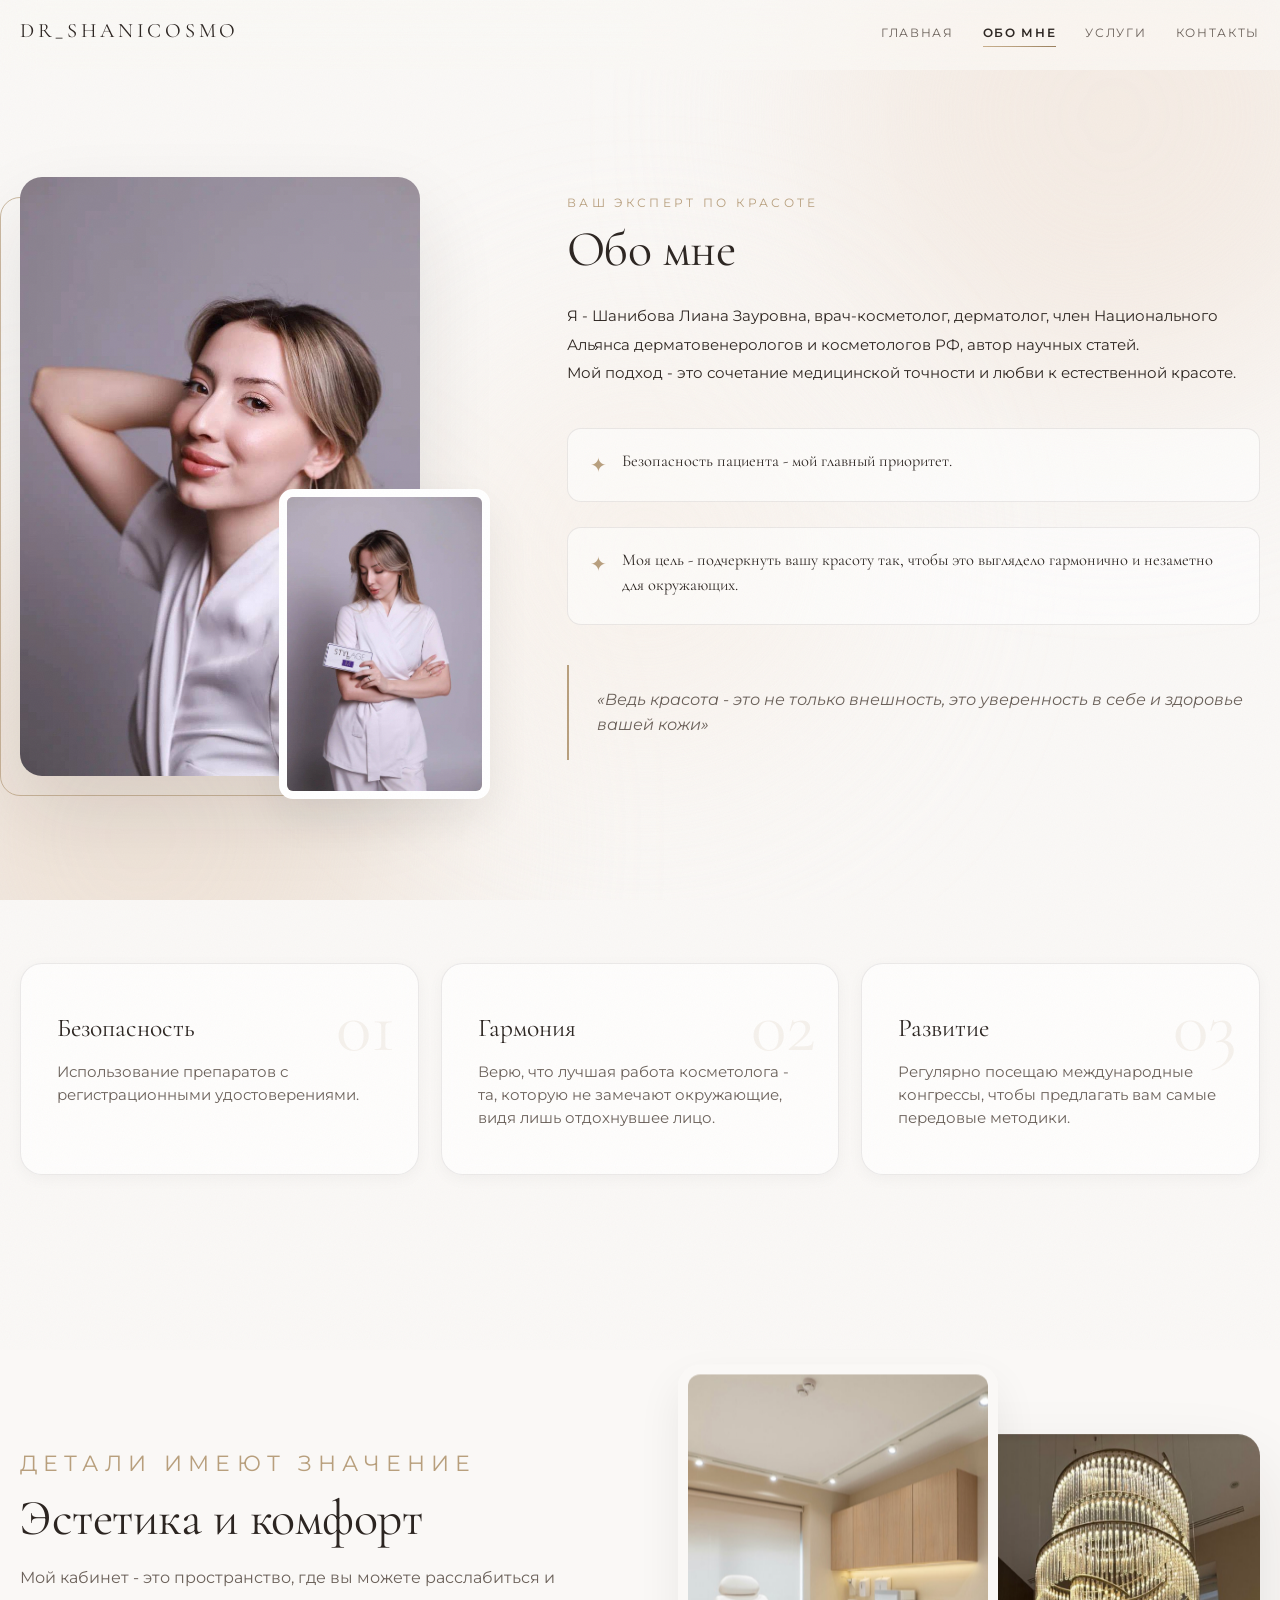
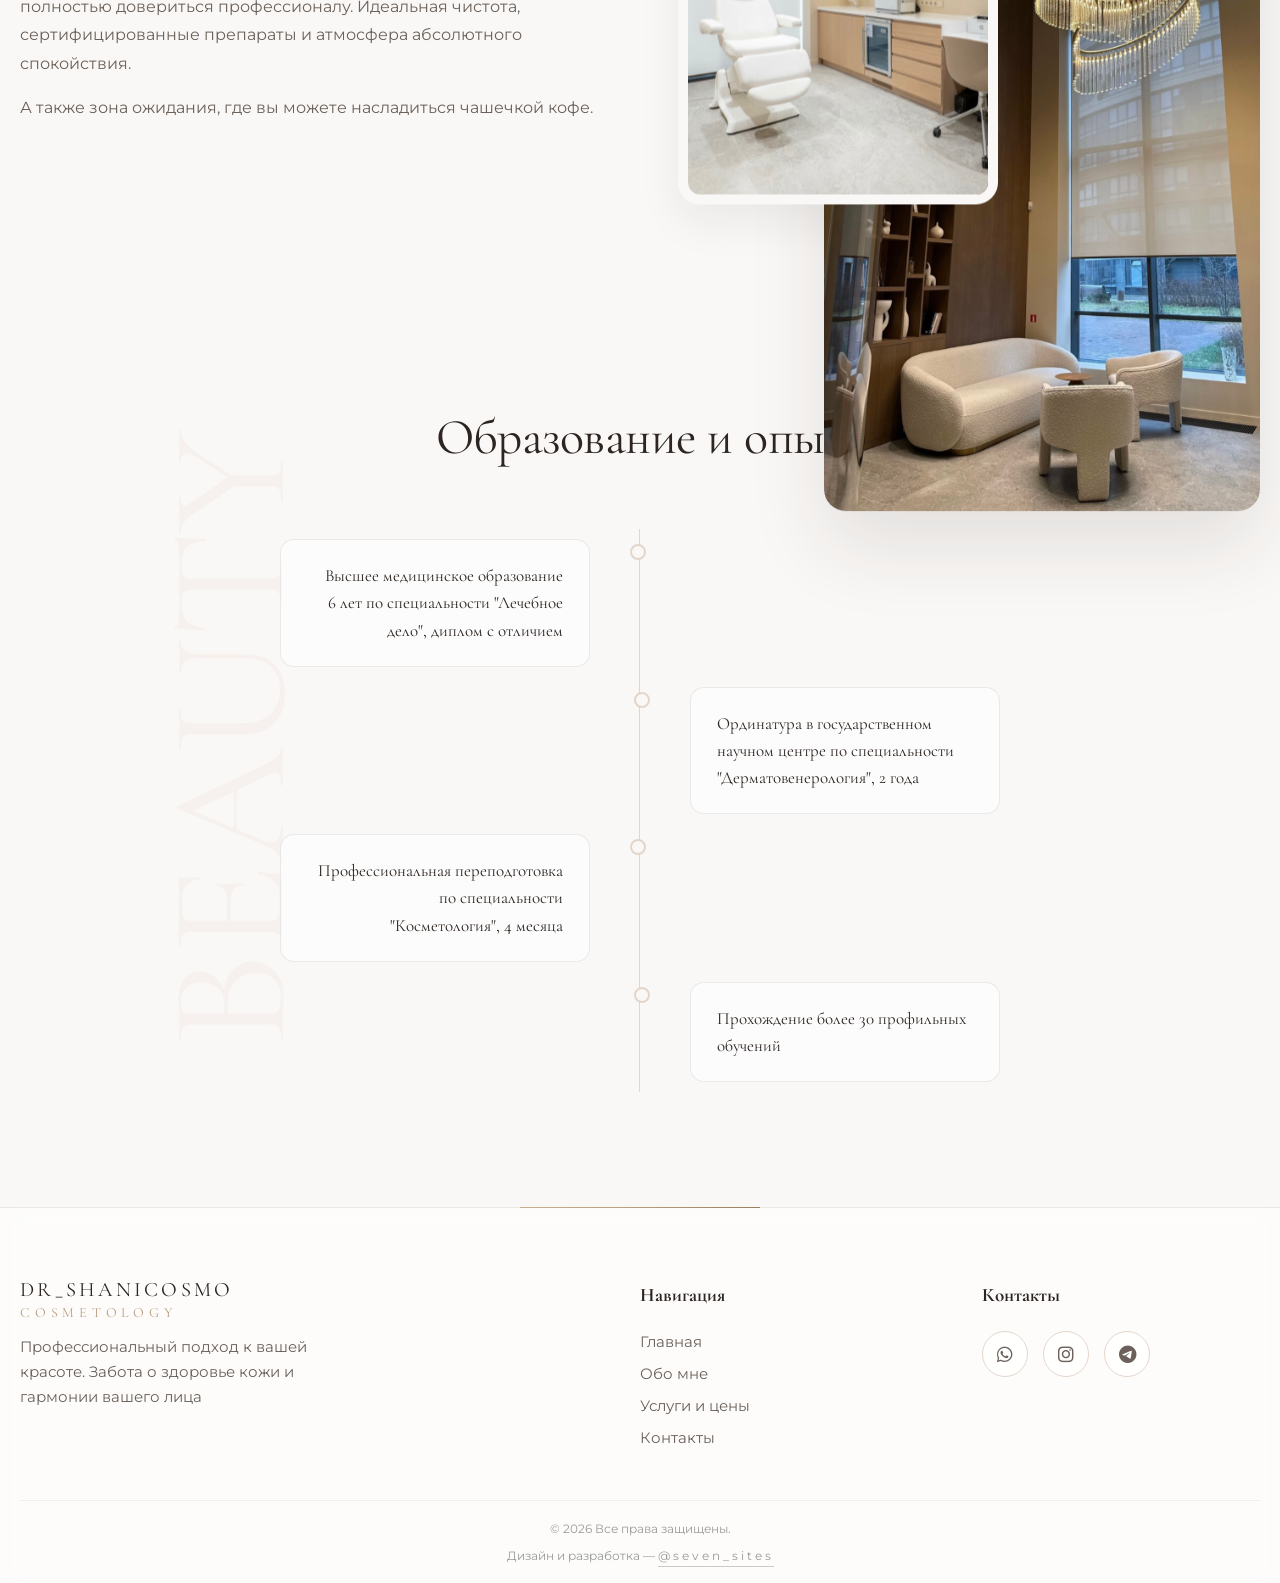
==== commit 1ee89d30: "Фавиконка «Li» на всех страницах сайта услуг Векторная (favicon.svg) и запасная png/apple-touch-icon" ====
--- a/about.html
+++ b/about.html
@@ -10,7 +10,9 @@
     <link rel="preconnect" href="https://fonts.gstatic.com" crossorigin>
     <link rel="preconnect" href="https://cdnjs.cloudflare.com">
     <link href="https://fonts.googleapis.com/css2?family=Cormorant+Garamond:wght@400;600&family=Montserrat:wght@300;400&display=swap" rel="stylesheet">
-    <link rel="icon" type="image/png" href="img/favicon.png">
+    <link rel="icon" type="image/svg+xml" href="img/favicon.svg?v=2">
+    <link rel="icon" type="image/png" sizes="32x32" href="img/favicon.png?v=2">
+    <link rel="apple-touch-icon" href="img/apple-touch-icon.png?v=2">
     <link rel="stylesheet" href="style.css?v=1786402638">
     <link rel="stylesheet" href="style-v2.css?v=1786402638">
     <link rel="stylesheet" href="https://cdnjs.cloudflare.com/ajax/libs/font-awesome/6.0.0/css/all.min.css">
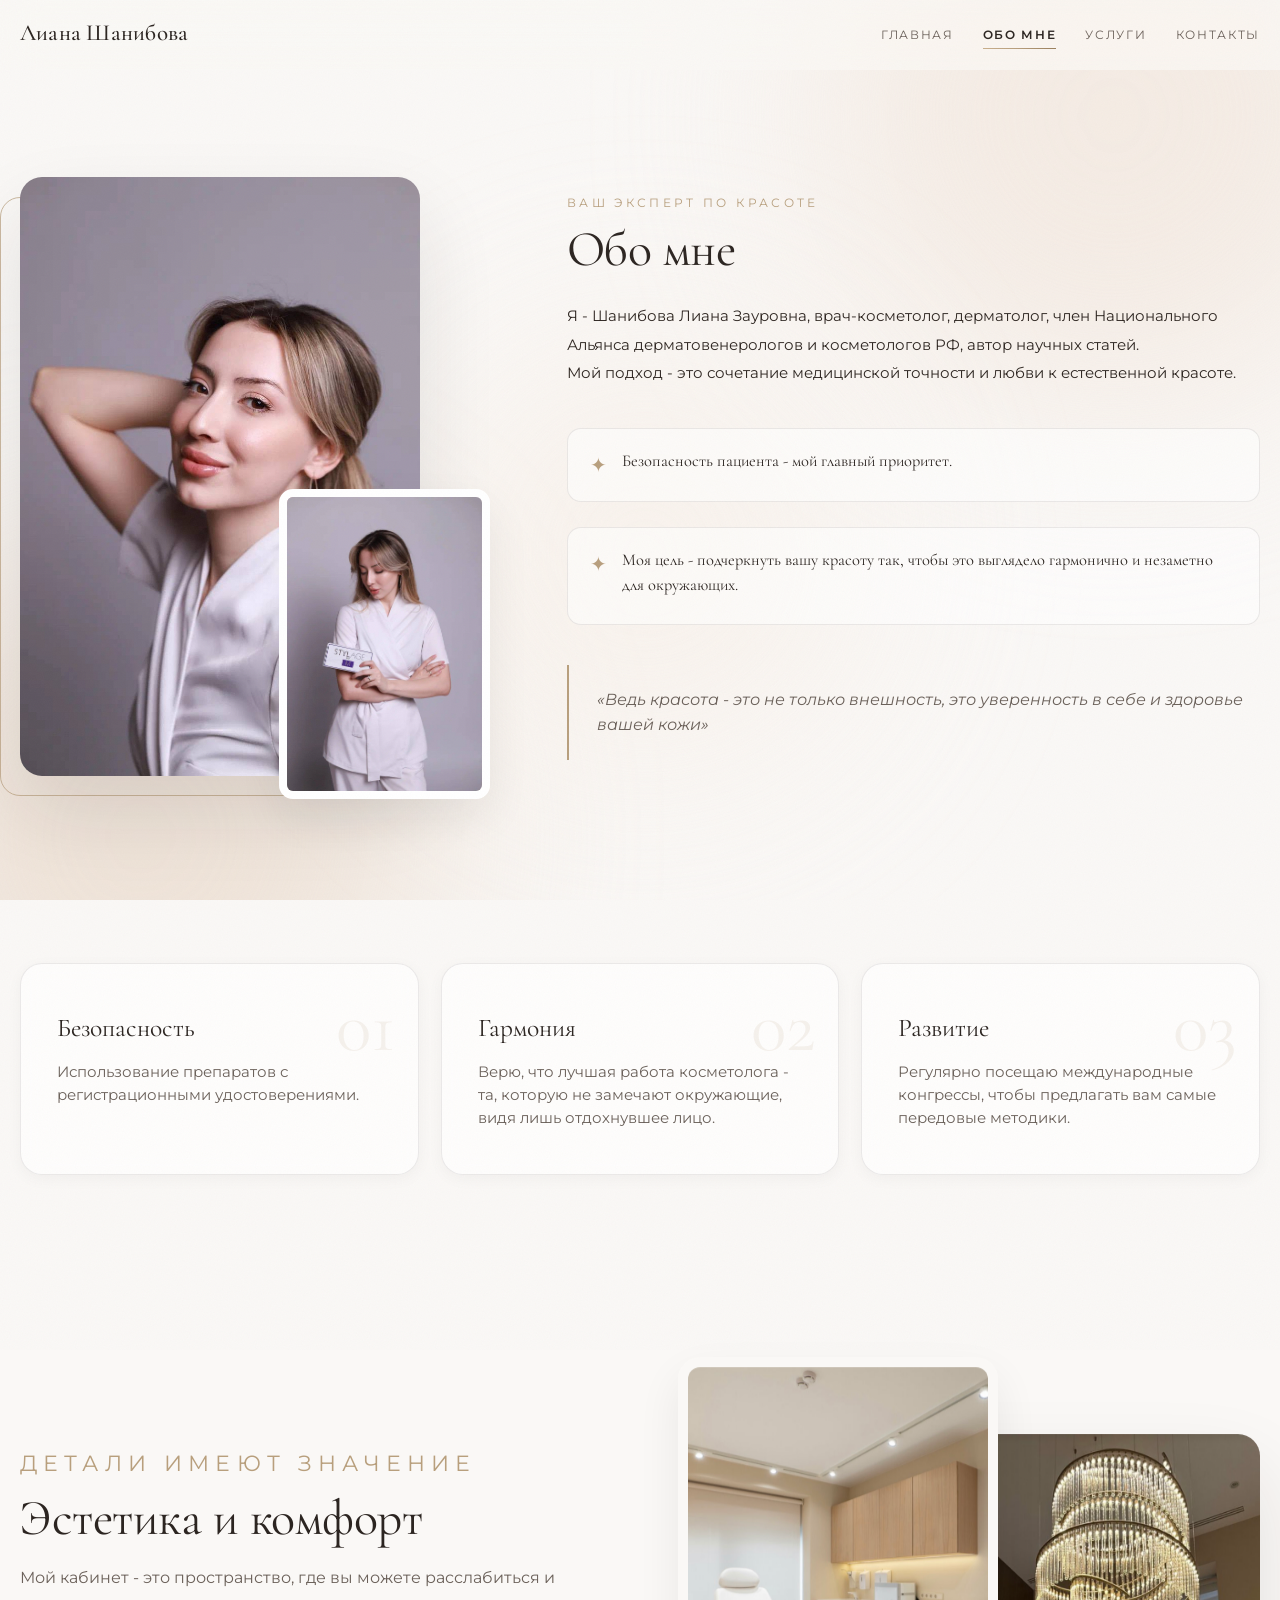
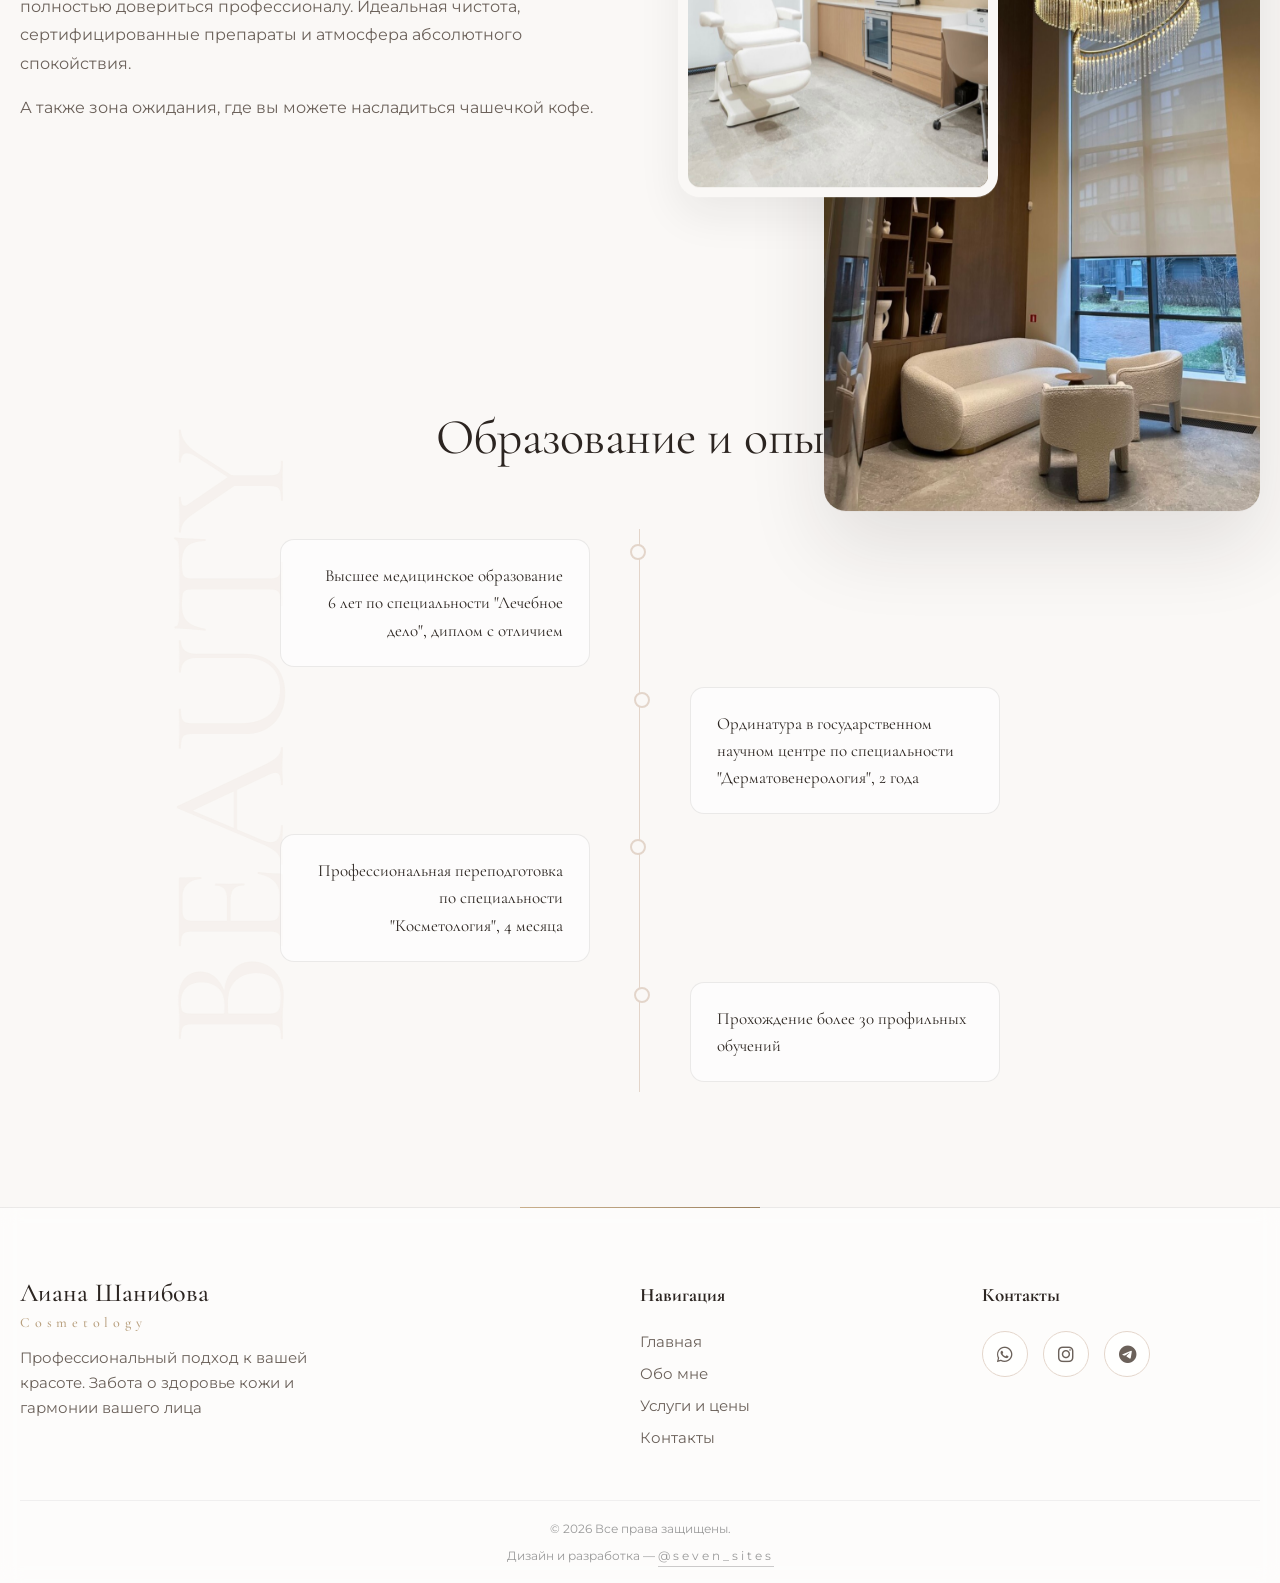
==== commit 01c43a8b: "Логотип «Лиана Шанибова», исправлены счётчик и фото на мобильных - в шапке, футере и прелоадере вмес" ====
--- a/about.html
+++ b/about.html
@@ -23,7 +23,7 @@
 
     <div class="preloader" id="preloader" aria-hidden="true">
         <div class="pl-inner">
-            <span class="pl-logo">dr_shanicosmo</span>
+            <span class="pl-logo">Лиана Шанибова</span>
             <span class="pl-track"><i></i></span>
         </div>
     </div>
@@ -41,7 +41,7 @@
 
     <header class="header">
         <div class="container">
-            <a href="index.html" class="logo">dr_shanicosmo</a>
+            <a href="index.html" class="logo logo--name">Лиана Шанибова</a>
             <nav class="nav" id="mainNav">
                 <a href="index.html">Главная</a>
                 <a href="about.html" class="active">Обо мне</a>
@@ -188,7 +188,7 @@
             <div class="footer-grid">
                 
                 <div class="footer-col">
-                    <a href="index.html" class="logo footer-logo">DR_SHANICOSMO <br><span>Cosmetology</span></a>
+                    <a href="index.html" class="logo logo--name footer-logo">Лиана Шанибова <br><span>Cosmetology</span></a>
                     <p class="footer-about">Профессиональный подход к вашей красоте. Забота о здоровье кожи и гармонии вашего лица</p>
                     
                 </div>
--- a/style-v2.css
+++ b/style-v2.css
@@ -1452,3 +1452,38 @@
     [data-parallax] { transform: none !important; }
     .grain, .cursor-aura { display: none !important; }
 }
+
+/* Имя вместо латинского логотипа: без капса и разрядки, как на сайте обучения */
+.logo.logo--name {
+    text-transform: none;
+    letter-spacing: 0.01em;
+    font-size: clamp(20px, 1.8vw, 26px);
+    font-weight: 500;
+    white-space: nowrap;
+}
+.footer-logo.logo--name { font-size: 26px; }
+
+/* «Эстетика и комфорт» на телефонах: базовый слой оставлял сдвиг left:10% при ширине 100%,
+   блок уезжал за экран и обрезал фото. Высоту задаёт большое фото, малое накладывается поверх. */
+@media (max-width: 768px) {
+    .atmosphere-images {
+        left: 0;
+        width: 100%;
+        min-height: 0;
+        margin-bottom: 28px;
+    }
+    .img-large {
+        position: relative;
+        display: block;
+        right: auto;
+        width: 80%;
+        margin-left: auto;
+    }
+    .img-small {
+        left: 0;
+        top: auto;
+        bottom: -28px;
+        width: 50%;
+        border-width: 6px;
+    }
+}
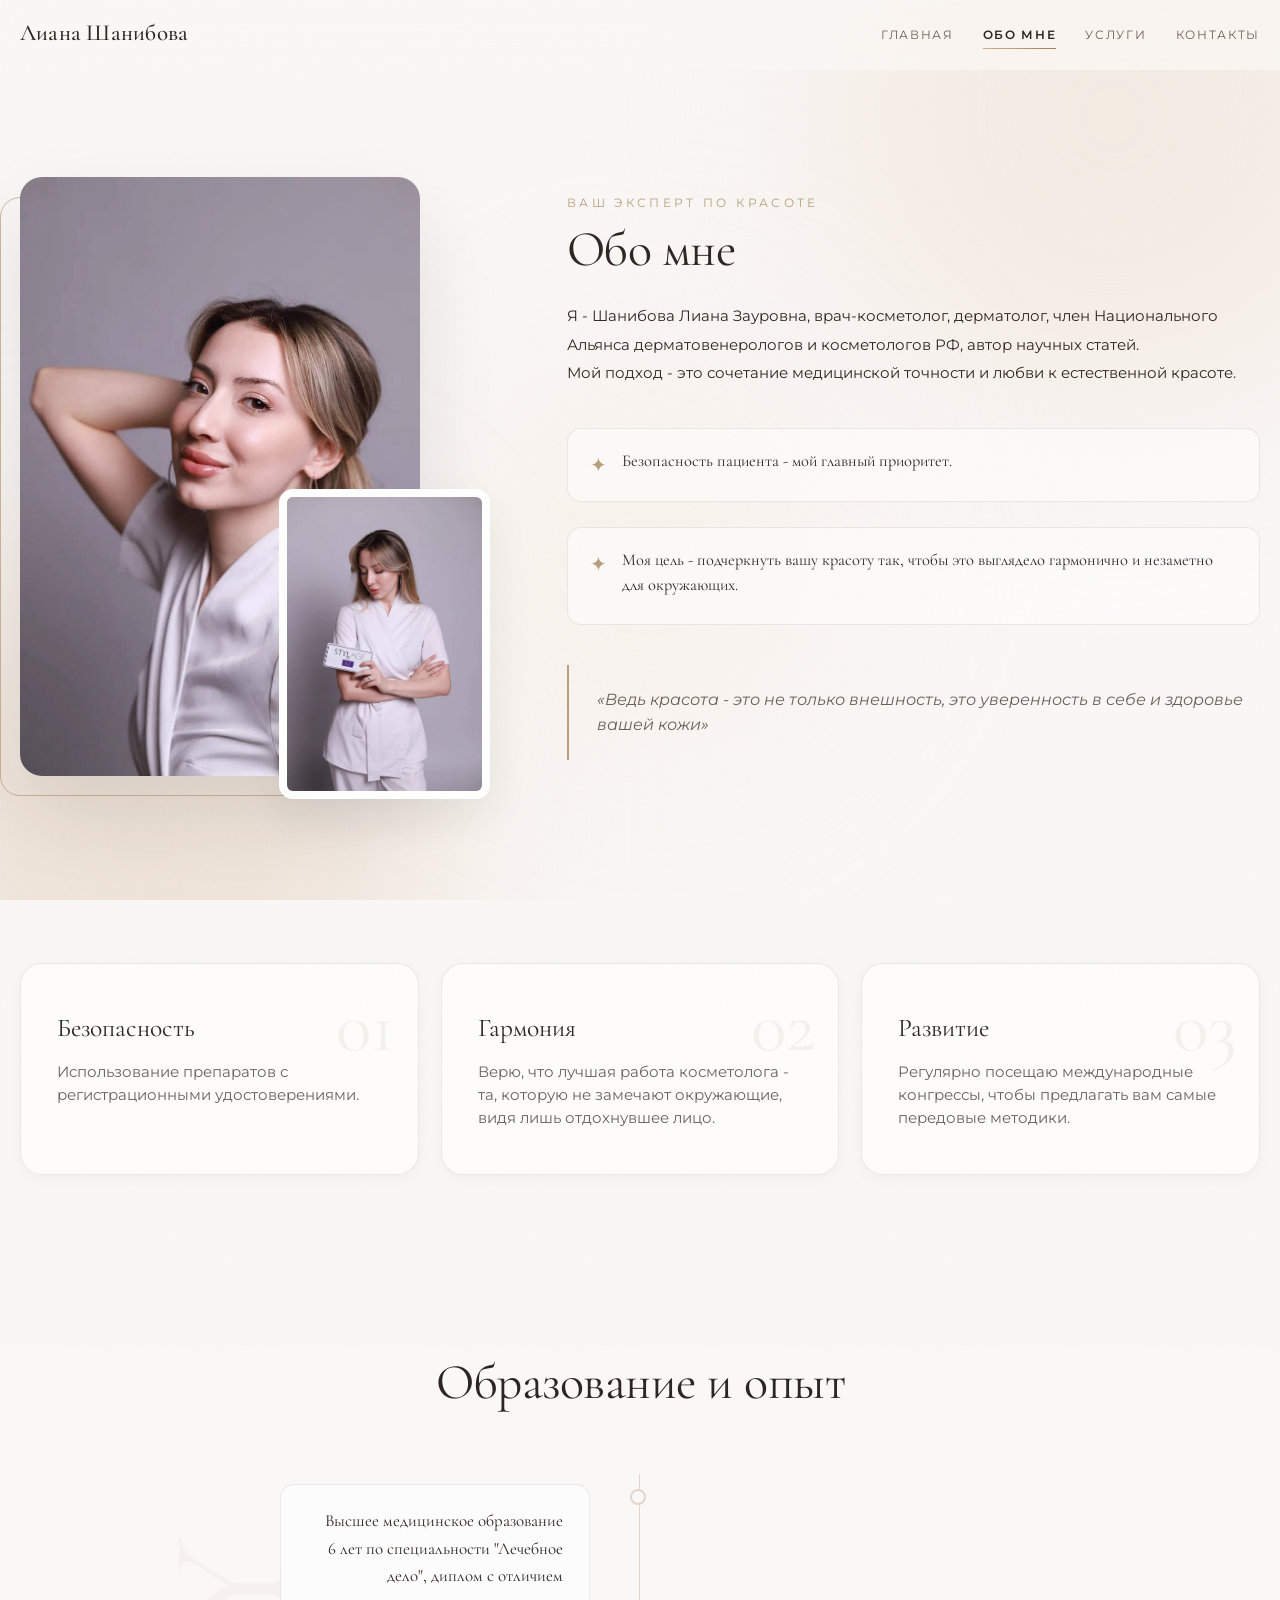
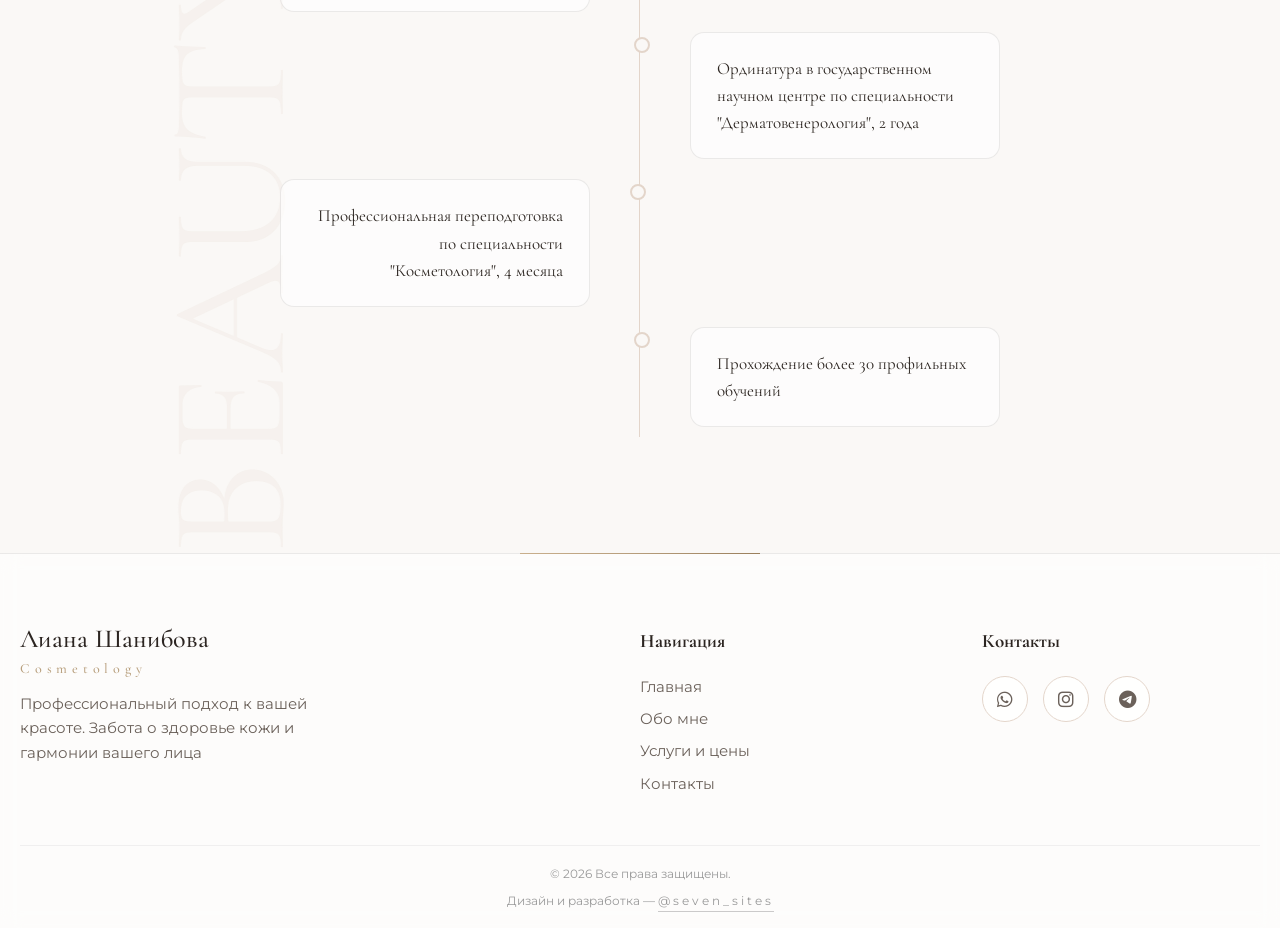
==== commit 711de8f2: "Ремейк прайса" ====
--- a/about.html
+++ b/about.html
@@ -130,7 +130,7 @@
         </div>
     </section>
 
-    <section class="atmosphere-section">
+    <!-- <section class="atmosphere-section">
         <div class="container">
             <div class="atmosphere-wrapper">
                 
@@ -148,7 +148,7 @@
 
             </div>
         </div>
-    </section>
+    </section> -->
 
     <section class="timeline-section">
         <div class="container">
--- a/style.css
+++ b/style.css
@@ -468,7 +468,16 @@
 }
 
 .price-list .sub-item {
-    padding-left: 15px; 
+    padding-left: 15px;
+}
+
+.price-note {
+    margin: 18px 0 0;
+    font-family: 'Cormorant Garamond', serif;
+    font-style: italic;
+    font-size: 15px;
+    color: var(--gold-color);
+    text-align: left;
 }
 
 .sub-group {
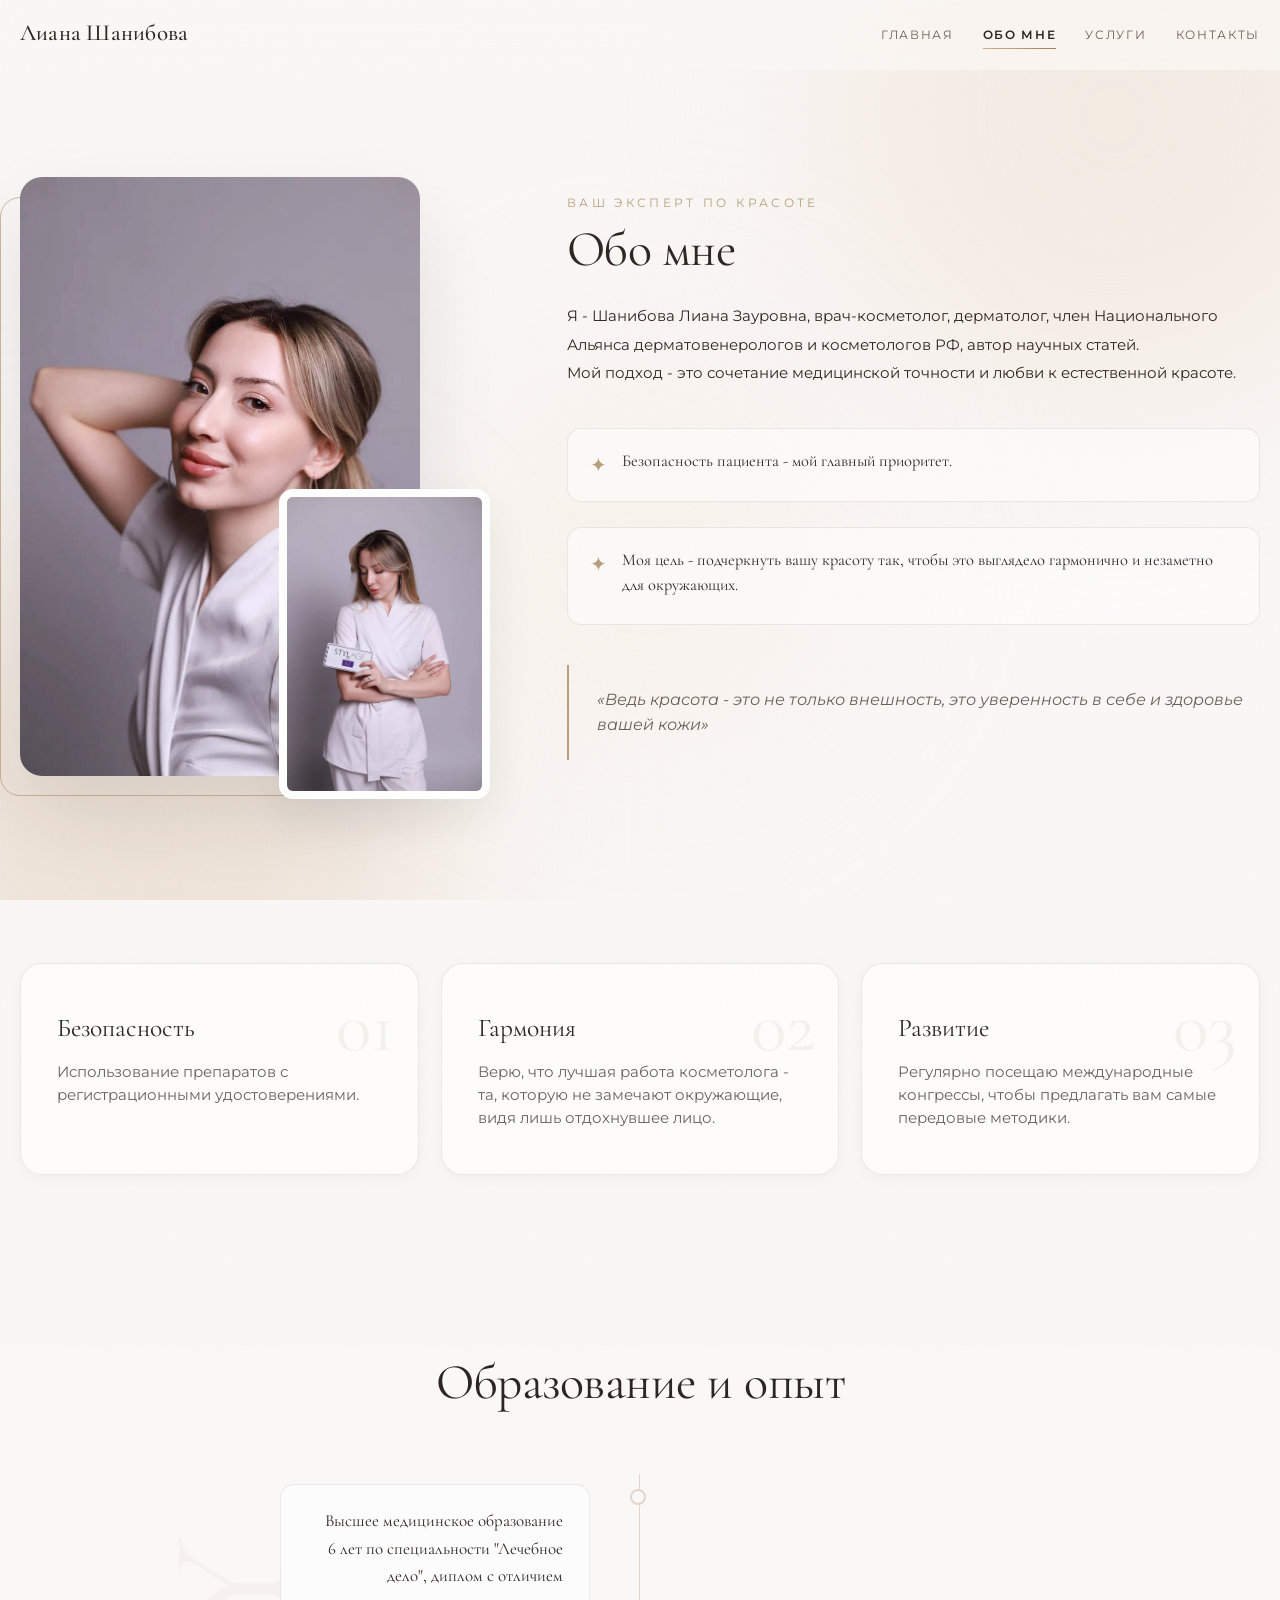
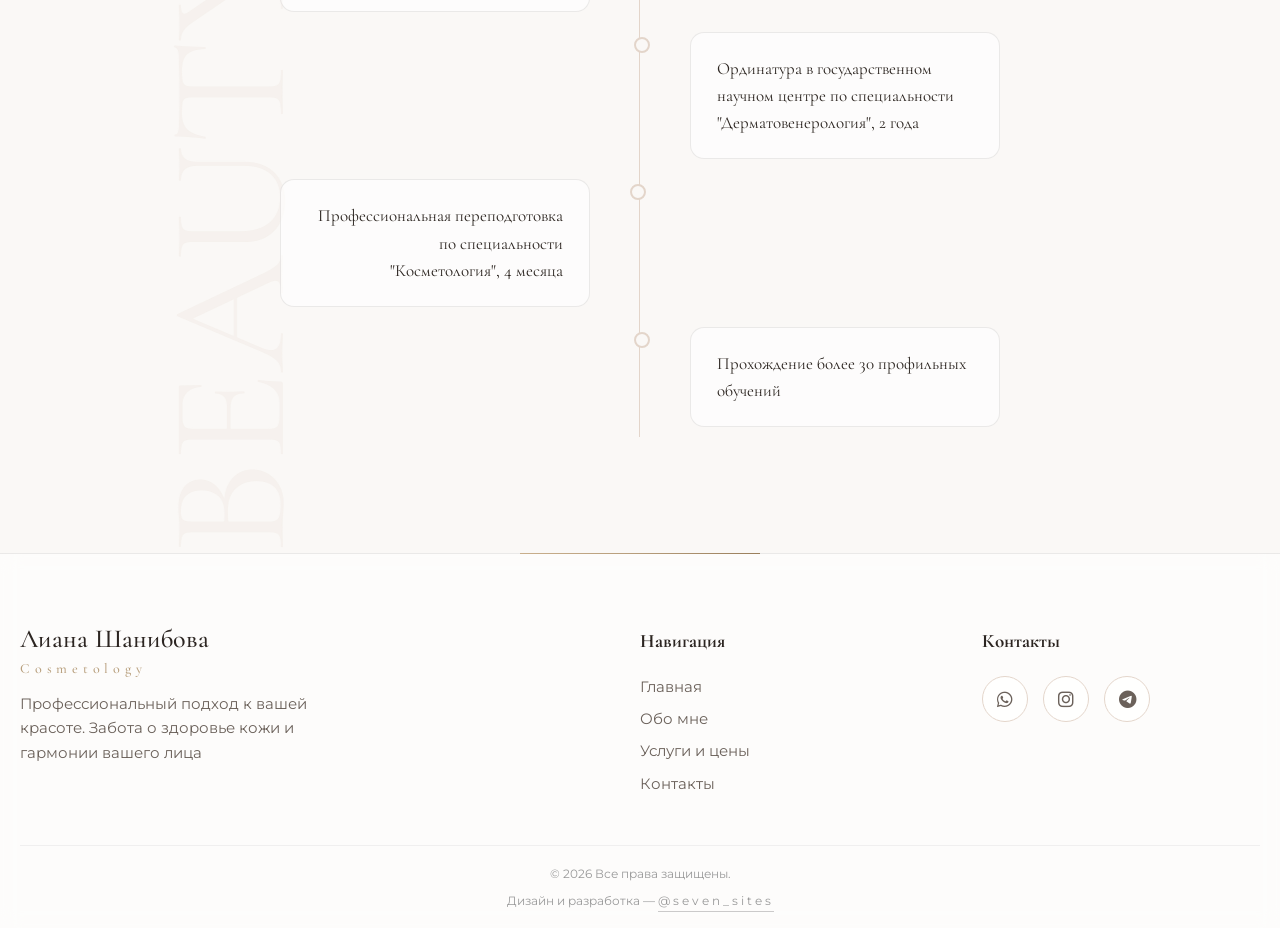
==== commit 56c6bdee: "Убран старый бренд Dr_shanicosmo из тайтлов страниц сайта услуг Co-Authored-By: Claude Sonnet 5 <nor" ====
--- a/about.html
+++ b/about.html
@@ -2,7 +2,7 @@
 <html lang="ru">
 <head>
     <meta charset="UTF-8">
-    <title>Обо мне — врач-косметолог Лиана Шанибова | Dr_shanicosmo</title>
+    <title>Обо мне — врач-косметолог Лиана Шанибова</title>
     <meta name="description" content="Лиана Шанибова — врач-косметолог, дерматолог, член Национального Альянса дерматовенерологов и косметологов РФ. Медицинская точность и естественная красота.">
     <link rel="canonical" href="https://lianashanibova.ru/about.html">
     <meta name="theme-color" content="#FAF8F6">
